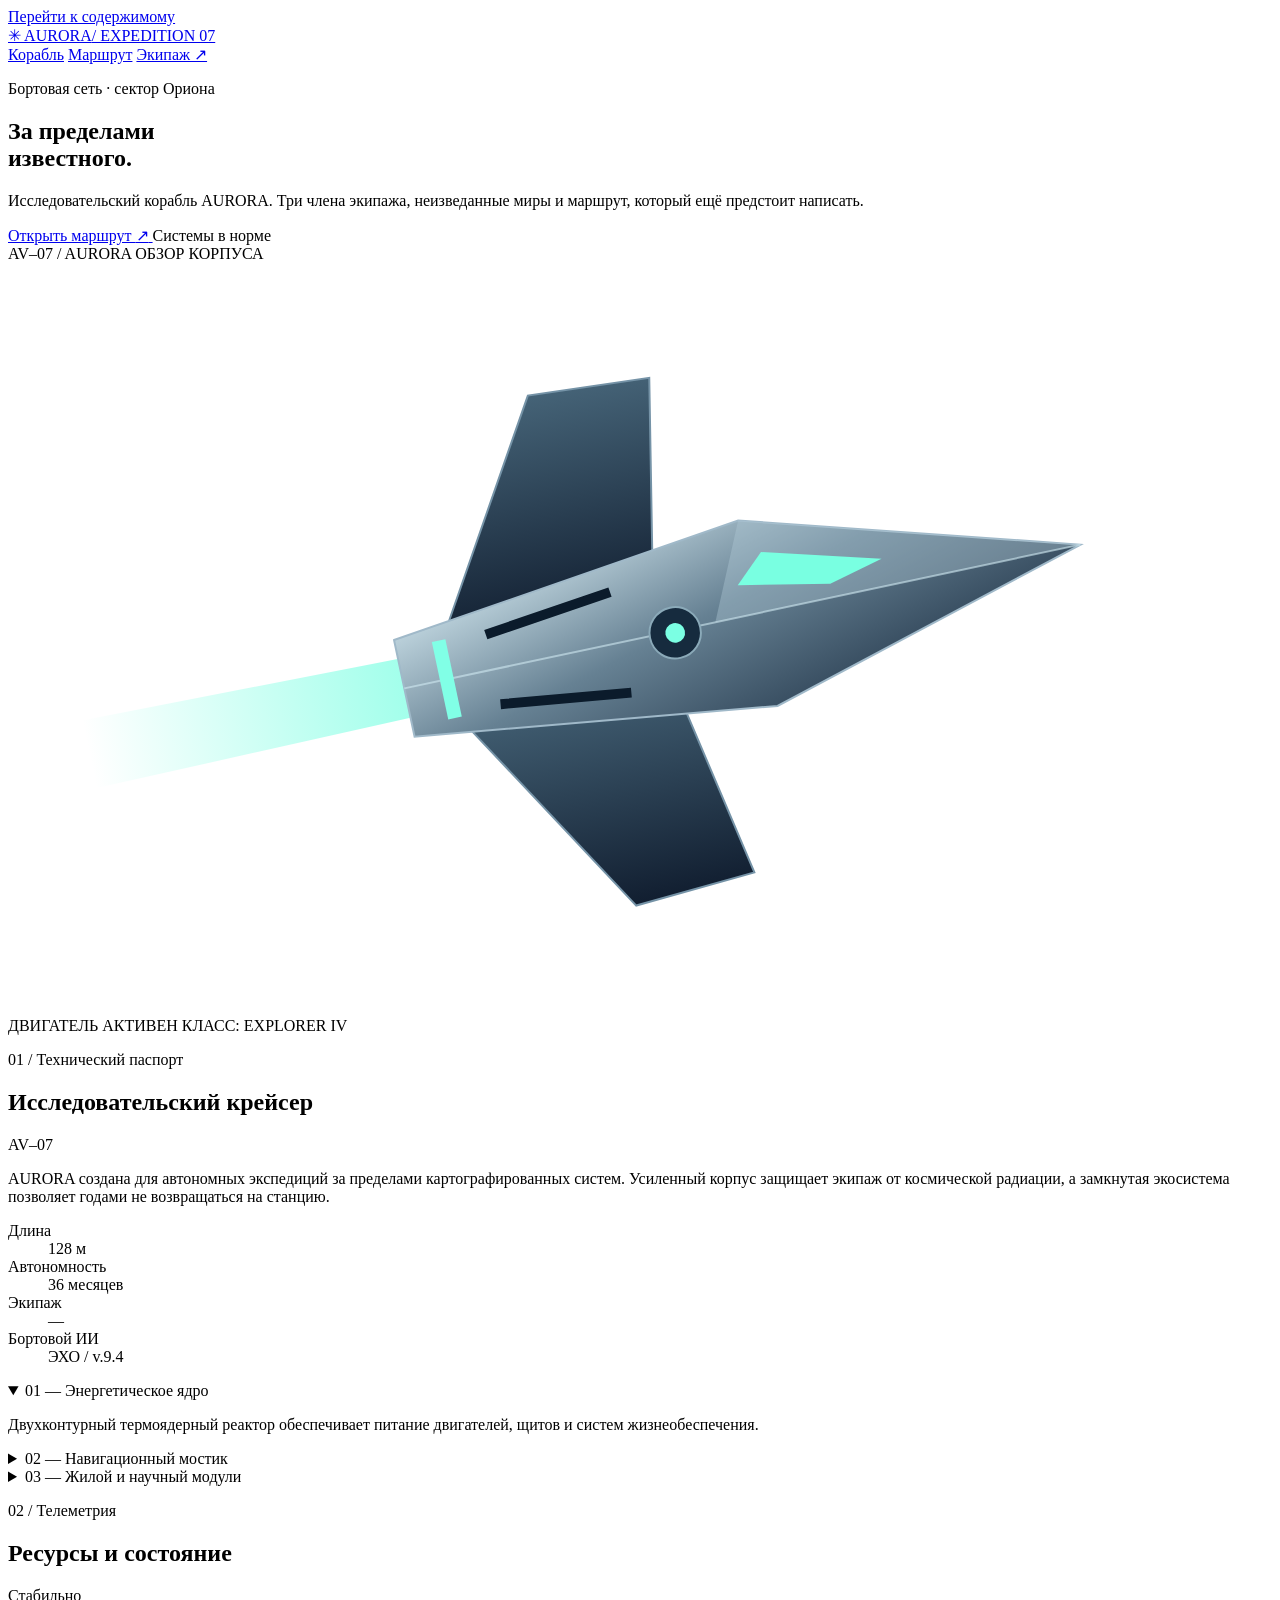
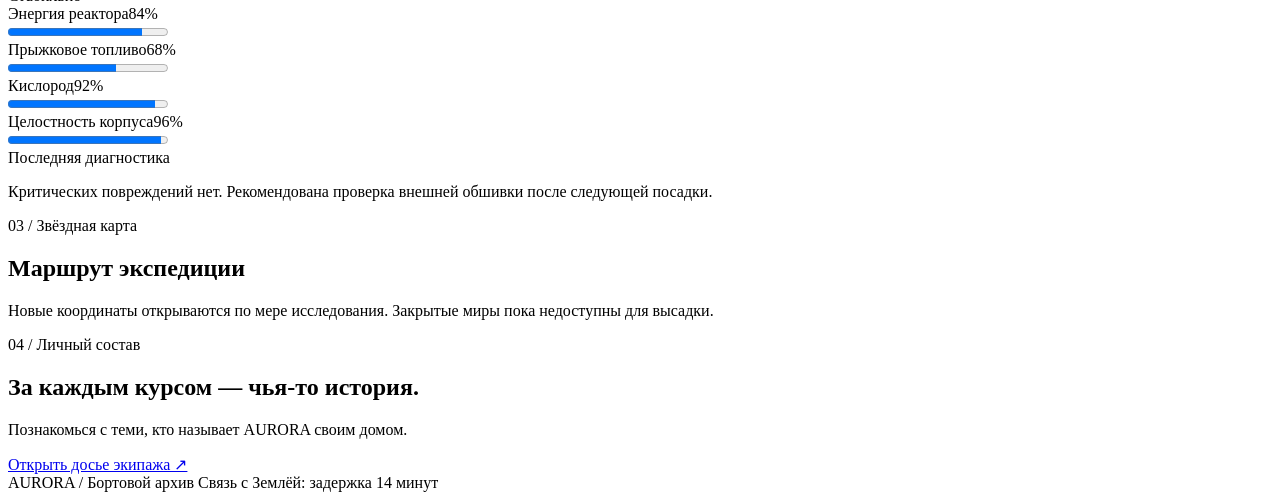
==== index.html @ 0fc352d4 "Create index.html" ====
<!DOCTYPE html>
<html lang="ru">
<head>
  <meta charset="UTF-8">
  <meta name="viewport" content="width=device-width, initial-scale=1">
  <meta name="theme-color" content="#080d16">
  <title>AURORA — корабль и экспедиция</title>
  <link rel="stylesheet" href="styles.css">
  <script src="data.js" defer></script>
  <script src="app.js" defer></script>
</head>

<body data-page="ship">
  <a class="skip-link" href="#main">Перейти к содержимому</a>

  <header class="header container">
    <a class="logo" href="index.html" aria-label="AURORA — главная">
      <span class="logo-symbol" aria-hidden="true">✳</span>
      AURORA<span class="logo-small">/ EXPEDITION 07</span>
    </a>

    <nav aria-label="Основная навигация">
      <a href="index.html" aria-current="page">Корабль</a>
      <a href="#route">Маршрут</a>
      <a href="crew.html">Экипаж ↗</a>
    </nav>
  </header>

  <main id="main" class="container">
    <section class="hero" aria-labelledby="hero-title">
      <div>
        <p class="eyebrow">Бортовая сеть · сектор Ориона</p>
        <h1 id="hero-title">За пределами<br><span>известного.</span></h1>
        <p class="lead">
          Исследовательский корабль AURORA.
          Три члена экипажа, неизведанные миры и маршрут,
          который ещё предстоит написать.
        </p>

        <div class="hero-actions">
          <a class="button button-primary" href="#route">
            Открыть маршрут <span aria-hidden="true">↗</span>
          </a>
          <span class="status"><i aria-hidden="true"></i> Системы в норме</span>
        </div>
      </div>

      <div class="ship-visual">
        <div class="visual-top">
          <span>AV–07 / AURORA</span>
          <span>ОБЗОР КОРПУСА</span>
        </div>

        <div class="radar-ring ring-one" aria-hidden="true"></div>
        <div class="radar-ring ring-two" aria-hidden="true"></div>

        <svg
          class="ship-svg"
          viewBox="0 0 640 380"
          role="img"
          aria-labelledby="ship-image-title"
        >
          <title id="ship-image-title">
            Схематическое изображение исследовательского корабля AURORA
          </title>

          <defs>
            <linearGradient id="hull" x1="0" y1="0" x2="1" y2="1">
              <stop offset="0%" stop-color="#d9edf4"/>
              <stop offset="45%" stop-color="#668193"/>
              <stop offset="100%" stop-color="#182a3e"/>
            </linearGradient>

            <linearGradient id="wing" x1="0" y1="0" x2="0" y2="1">
              <stop offset="0%" stop-color="#456377"/>
              <stop offset="100%" stop-color="#111e30"/>
            </linearGradient>

            <linearGradient id="exhaust" x1="0" y1="0" x2="1" y2="0">
              <stop offset="0%" stop-color="#6fffe0" stop-opacity="0"/>
              <stop offset="100%" stop-color="#6fffe0"/>
            </linearGradient>
          </defs>

          <g transform="rotate(-12 320 190)">
            <path d="M35 172 L213 175 L213 205 L35 207 Z"
                  fill="url(#exhaust)" opacity=".7"/>

            <path d="M225 165 L290 58 L352 62 L330 175 Z"
                  fill="url(#wing)" stroke="#7593a7"/>
            <path d="M225 215 L290 322 L352 318 L330 205 Z"
                  fill="url(#wing)" stroke="#7593a7"/>

            <path d="M198 165 L381 142 L548 190 L381 238 L198 215 Z"
                  fill="url(#hull)" stroke="#a0b9c9"/>

            <path d="M381 142 L548 190 L359 190 Z"
                  fill="#afc8d5" opacity=".4"/>
            <path d="M198 190 L548 190"
                  stroke="#d1e9f2" stroke-opacity=".6"/>

            <path d="M389 160 L448 176 L420 183 L374 174 Z"
                  fill="#79ffe1"/>

            <path d="M220 170 L220 210" stroke="#81ffe6" stroke-width="7"/>
            <path d="M244 172 L310 164 M244 208 L310 216"
                  stroke="#0b1b2b" stroke-width="5"/>

            <circle cx="338" cy="191" r="13"
                    fill="#162b3e" stroke="#8baab9"/>
            <circle cx="338" cy="191" r="5" fill="#7bffe3"/>
          </g>
        </svg>

        <div class="visual-bottom">
          <span><i class="tiny-dot" aria-hidden="true"></i> ДВИГАТЕЛЬ АКТИВЕН</span>
          <span>КЛАСС: EXPLORER IV</span>
        </div>
      </div>
    </section>

    <section class="ship-grid" aria-label="Информация о корабле">
      <article class="panel ship-description">
        <p class="eyebrow">01 / Технический паспорт</p>
        <div class="section-title">
          <h2>Исследовательский крейсер</h2>
          <span class="badge">AV–07</span>
        </div>

        <p class="muted">
          AURORA создана для автономных экспедиций за пределами
          картографированных систем. Усиленный корпус защищает
          экипаж от космической радиации, а замкнутая экосистема
          позволяет годами не возвращаться на станцию.
        </p>

        <dl class="specs">
          <div><dt>Длина</dt><dd>128 м</dd></div>
          <div><dt>Автономность</dt><dd>36 месяцев</dd></div>
          <div><dt>Экипаж</dt><dd id="crew-count">—</dd></div>
          <div><dt>Бортовой ИИ</dt><dd>ЭХО / v.9.4</dd></div>
        </dl>

        <div class="ship-systems">
          <details open>
            <summary>01 — Энергетическое ядро</summary>
            <p>
              Двухконтурный термоядерный реактор обеспечивает питание
              двигателей, щитов и систем жизнеобеспечения.
            </p>
          </details>
          <details>
            <summary>02 — Навигационный мостик</summary>
            <p>
              Звёздная картография, дальнее сканирование и расчёт
              прыжков. Решения подтверждаются капитаном и бортовым ИИ.
            </p>
          </details>
          <details>
            <summary>03 — Жилой и научный модули</summary>
            <p>
              Индивидуальные каюты, лаборатория, медицинский отсек
              и оранжерея с системой регенерации кислорода.
            </p>
          </details>
        </div>
      </article>

      <article class="panel">
        <p class="eyebrow">02 / Телеметрия</p>
        <div class="section-title">
          <h2>Ресурсы и состояние</h2>
          <span class="status"><i aria-hidden="true"></i> Стабильно</span>
        </div>

        <div class="resources">
          <div class="resource">
            <div><label for="energy">Энергия реактора</label><span>84%</span></div>
            <progress id="energy" max="100" value="84">84%</progress>
          </div>
          <div class="resource resource-amber">
            <div><label for="fuel">Прыжковое топливо</label><span>68%</span></div>
            <progress id="fuel" max="100" value="68">68%</progress>
          </div>
          <div class="resource">
            <div><label for="oxygen">Кислород</label><span>92%</span></div>
            <progress id="oxygen" max="100" value="92">92%</progress>
          </div>
          <div class="resource">
            <div><label for="hull-state">Целостность корпуса</label><span>96%</span></div>
            <progress id="hull-state" max="100" value="96">96%</progress>
          </div>
        </div>

        <div class="system-note">
          <span class="eyebrow">Последняя диагностика</span>
          <p>
            Критических повреждений нет. Рекомендована проверка
            внешней обшивки после следующей посадки.
          </p>
        </div>
      </article>
    </section>

    <section id="route" class="route-section" aria-labelledby="route-title">
      <div class="section-heading">
        <div>
          <p class="eyebrow">03 / Звёздная карта</p>
          <h2 id="route-title">Маршрут экспедиции</h2>
        </div>
        <span id="route-count" class="badge"></span>
      </div>

      <p class="muted">
        Новые координаты открываются по мере исследования.
        Закрытые миры пока недоступны для высадки.
      </p>

      <div id="planet-list" class="planet-list" aria-label="Планеты маршрута"></div>
      <article id="planet-detail" class="panel planet-detail" aria-live="polite"></article>

      <noscript>
        <p>Для отображения интерактивной карты включи JavaScript.</p>
      </noscript>
    </section>

    <section class="panel crew-banner" aria-labelledby="crew-banner-title">
      <div>
        <p class="eyebrow">04 / Личный состав</p>
        <h2 id="crew-banner-title">За каждым курсом — чья-то история.</h2>
        <p class="muted">
          Познакомься с теми, кто называет AURORA своим домом.
        </p>
      </div>
      <a class="button button-primary" href="crew.html">Открыть досье экипажа ↗</a>
    </section>
  </main>

  <footer class="footer container">
    <span>AURORA / Бортовой архив</span>
    <span>Связь с Землёй: задержка 14 минут</span>
  </footer>
</body>
</html>
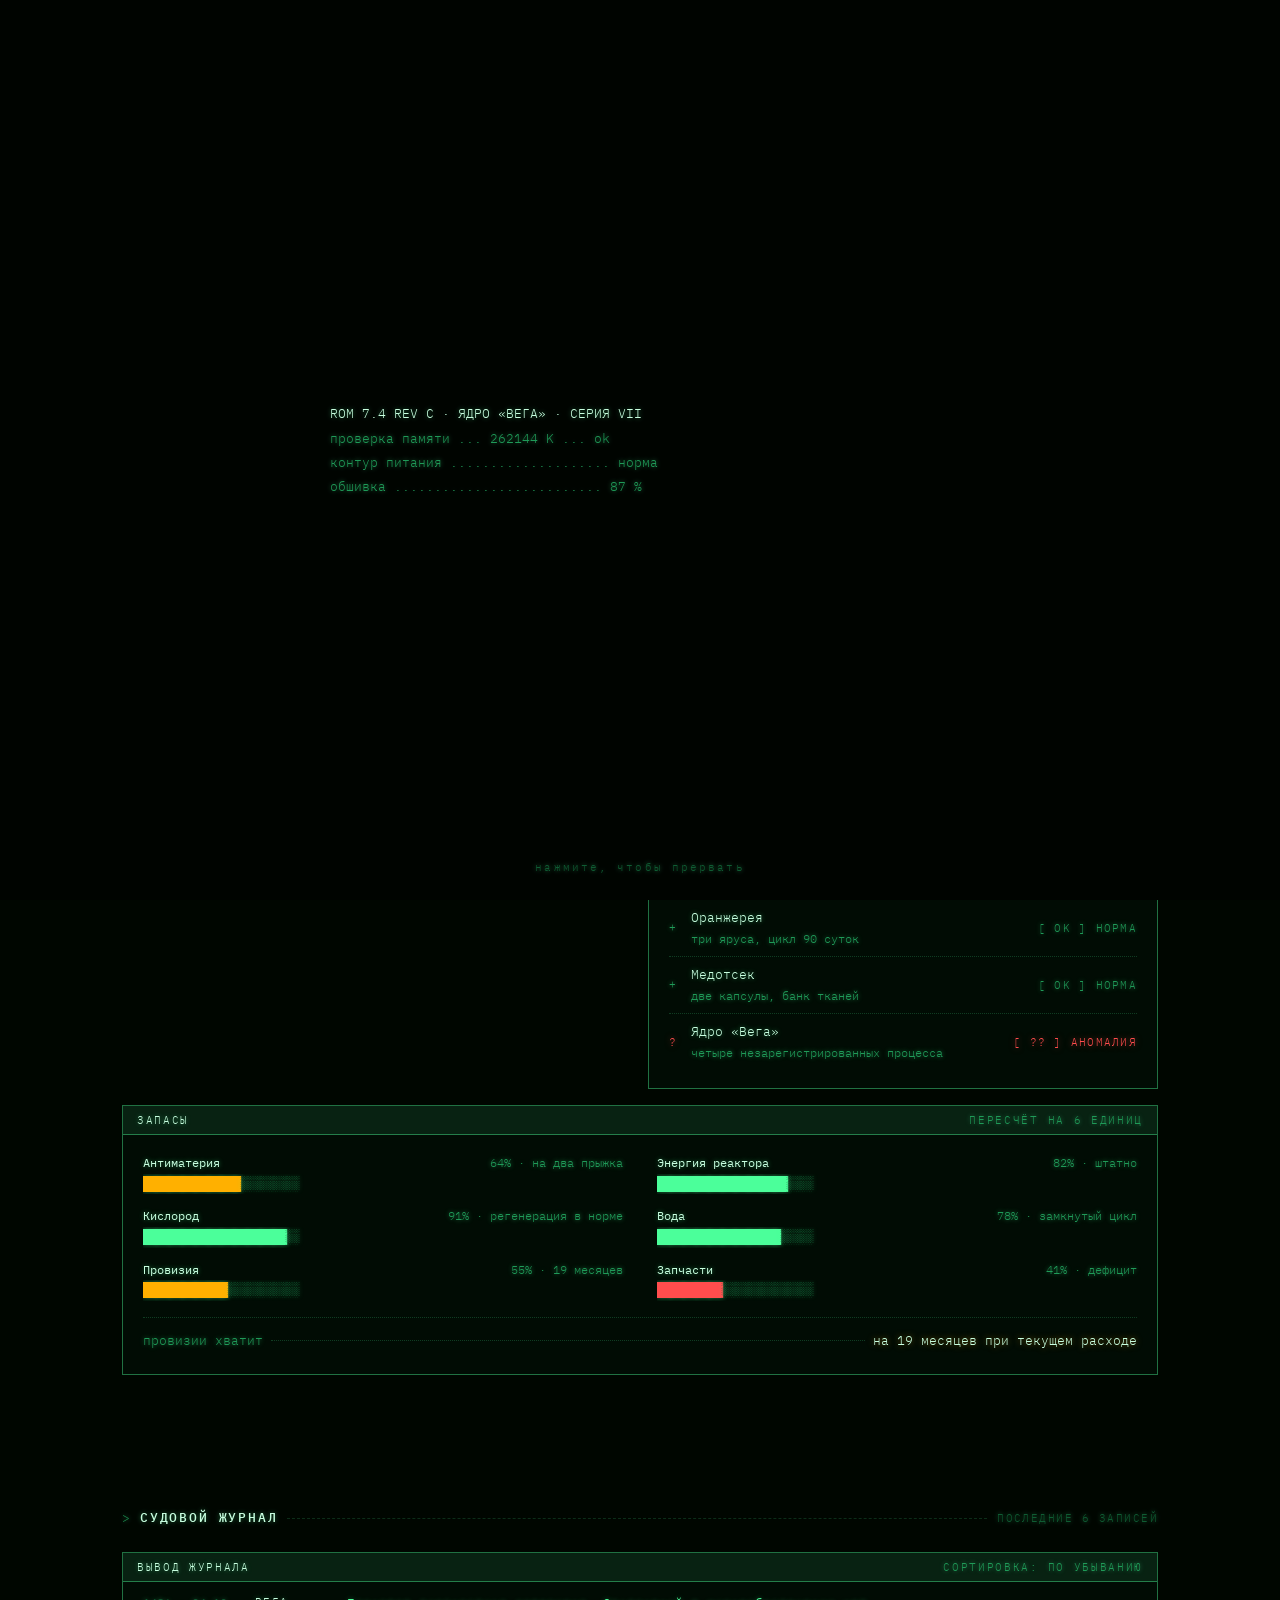
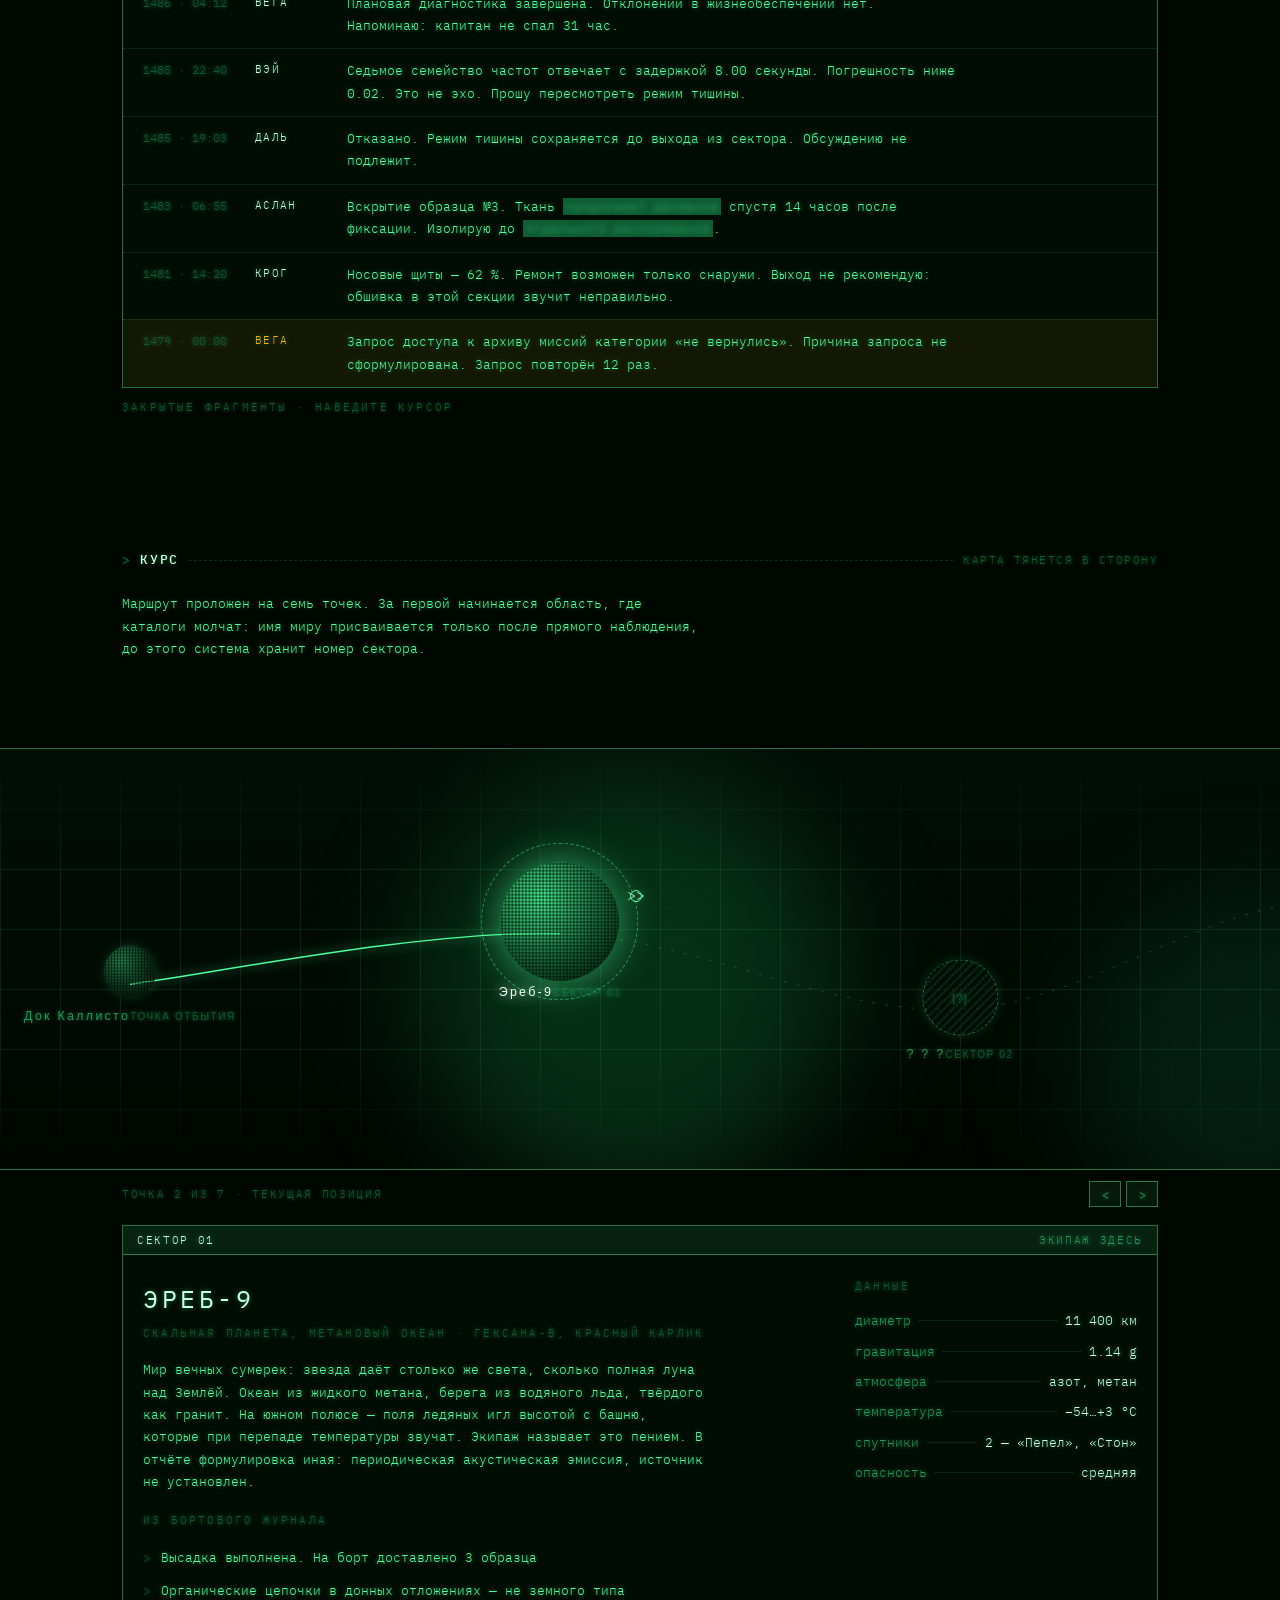
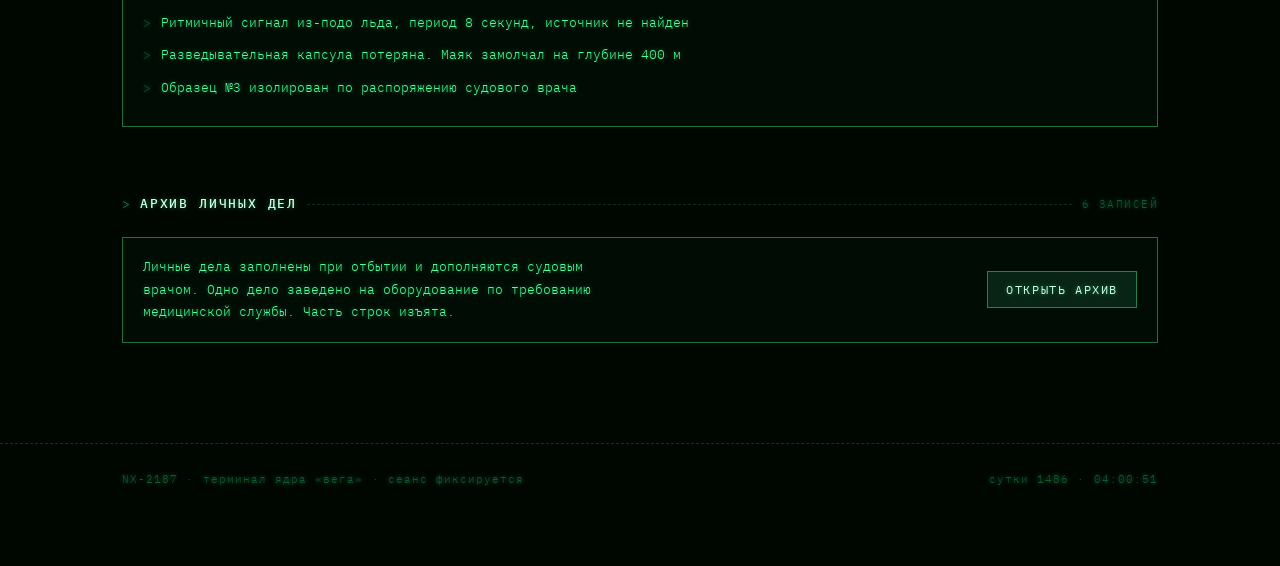
==== commit 59a18b36: "Update index.html" ====
--- a/index.html
+++ b/index.html
@@ -1,244 +1,1151 @@
 <!DOCTYPE html>
 <html lang="ru">
 <head>
-  <meta charset="UTF-8">
-  <meta name="viewport" content="width=device-width, initial-scale=1">
-  <meta name="theme-color" content="#080d16">
-  <title>AURORA — корабль и экспедиция</title>
-  <link rel="stylesheet" href="styles.css">
-  <script src="data.js" defer></script>
-  <script src="app.js" defer></script>
+<meta charset="utf-8">
+<meta name="viewport" content="width=device-width, initial-scale=1">
+<title>NX-2187 // ТЕРМИНАЛ</title>
+<link rel="preconnect" href="https://fonts.googleapis.com">
+<link rel="preconnect" href="https://fonts.gstatic.com" crossorigin>
+<link href="https://fonts.googleapis.com/css2?family=IBM+Plex+Mono:wght@300;400;500;600&display=swap" rel="stylesheet">
+<style>
+/* ═══════════════════════════════════════════════════
+   ФОСФОР
+   ═══════════════════════════════════════════════════ */
+:root{
+  --bg:#000600;
+  --bg2:#010d05;
+  --grn:#4bff9a;
+  --grn-b:#c8ffe0;
+  --grn-d:#1f9a58;
+  --grn-dd:#0f5c33;
+  --grn-line:rgba(75,255,154,.20);
+  --grn-line2:rgba(75,255,154,.42);
+  --amb:#ffb000;
+  --red:#ff4d4d;
+  --m:'IBM Plex Mono',ui-monospace,monospace;
+}
+*{box-sizing:border-box}
+html{scroll-behavior:smooth}
+body{
+  margin:0;padding-bottom:44px;
+  background:var(--bg);color:var(--grn);
+  font-family:var(--m);font-weight:300;font-size:13px;line-height:1.72;
+  overflow-x:hidden;-webkit-font-smoothing:antialiased;
+  text-shadow:0 0 5px rgba(75,255,154,.45);
+}
+/* свечение трубки + виньетка */
+.crt-glow{position:fixed;inset:0;z-index:90;pointer-events:none;
+  background:radial-gradient(120% 100% at 50% 46%,transparent 42%,rgba(0,0,0,.55) 100%),
+             radial-gradient(80% 60% at 50% 40%,rgba(30,255,140,.055),transparent 70%)}
+/* строчная развёртка */
+.crt-lines{position:fixed;inset:0;z-index:92;pointer-events:none;opacity:.55;
+  background:repeating-linear-gradient(180deg,rgba(0,0,0,.26) 0 1px,transparent 1px 3px)}
+/* бегущая полоса кадровой синхронизации */
+.crt-sweep{position:fixed;left:0;right:0;height:130px;z-index:93;pointer-events:none;
+  background:linear-gradient(180deg,transparent,rgba(120,255,180,.035),transparent);
+  animation:sweep 7.5s linear infinite}
+@keyframes sweep{0%{top:-140px}100%{top:100%}}
+/* дрожание яркости */
+.crt-flick{position:fixed;inset:0;z-index:91;pointer-events:none;background:rgba(75,255,154,.03);
+  animation:flick 3.1s steps(2) infinite}
+@keyframes flick{0%,97%{opacity:0}98%{opacity:.28}99%{opacity:.08}99.5%{opacity:.32}100%{opacity:0}}
+#noise{position:fixed;inset:0;z-index:94;pointer-events:none;opacity:.034;
+  image-rendering:pixelated;mix-blend-mode:screen}
+::selection{background:rgba(75,255,154,.3);color:#001a08}
+
+/* сбой картинки */
+@keyframes glitch{
+  0%,100%{transform:none;filter:none}
+  12%{transform:translateX(-3px) skewX(-.4deg)}
+  24%{transform:translateX(4px)}
+  38%{transform:none;filter:brightness(1.7)}
+  52%{transform:translateX(-2px)}
+  70%{transform:none}
+}
+.glitching{animation:glitch .28s steps(2) 1}
+
+/* ═══ базовое ═══ */
+h1,h2,h3,h4{margin:0;font-weight:400}
+p{margin:0 0 1em}
+b,strong{font-weight:500}
+.b{color:var(--grn-b)} .d{color:var(--grn-d)} .dd{color:var(--grn-dd)}
+.am{color:var(--amb);text-shadow:0 0 6px rgba(255,176,0,.5)}
+.rd{color:var(--red);text-shadow:0 0 6px rgba(255,77,77,.5)}
+.lbl{font-size:11px;letter-spacing:.2em;text-transform:uppercase;color:var(--grn-dd)}
+.blink{animation:bl 1.1s steps(1) infinite}
+@keyframes bl{50%{opacity:0}}
+.cur{display:inline-block;width:8px;height:15px;background:var(--grn);
+  vertical-align:-3px;margin-left:3px;animation:bl 1.1s steps(1) infinite}
+
+.wrap{position:relative;z-index:2;max-width:1080px;margin:0 auto;padding:0 22px}
+section{padding:0 0 66px;position:relative;z-index:2}
+.cmd{display:flex;align-items:center;gap:10px;margin:0 0 22px;padding-top:66px;flex-wrap:wrap}
+.cmd h2{font-size:13px;font-weight:500;letter-spacing:.14em;text-transform:uppercase;color:var(--grn-b)}
+.cmd .fill{flex:1;min-width:30px;height:0;border-top:1px dashed var(--grn-line);opacity:.8}
+.cmd .note{font-size:10.5px;letter-spacing:.14em;color:var(--grn-dd);text-transform:uppercase}
+
+/* «окно» терминала */
+.box{position:relative;border:1px solid var(--grn-line2);background:rgba(4,20,10,.45)}
+.box > .bar{display:flex;justify-content:space-between;gap:12px;align-items:center;
+  padding:5px 14px;border-bottom:1px solid var(--grn-line2);background:rgba(75,255,154,.09);
+  font-size:10.5px;letter-spacing:.16em;text-transform:uppercase;color:var(--grn-b)}
+.box > .bar .r{color:var(--grn-d)}
+.pad{padding:18px 20px}
+
+.row{display:flex;align-items:baseline;padding:4px 0}
+.row .k{color:var(--grn-d);white-space:nowrap}
+.row .dots{flex:1;margin:0 8px;border-bottom:1px dotted var(--grn-line);transform:translateY(-4px);min-width:12px}
+.row .v{white-space:nowrap;color:var(--grn-b)}
+
+/* ═══ ЗАГРУЗКА ═══ */
+#boot{position:fixed;inset:0;z-index:200;background:#000400;display:flex;
+  align-items:center;justify-content:center;cursor:pointer}
+#boot .in{width:min(620px,88vw);font-size:12.5px;line-height:1.95}
+#boot .skip{position:absolute;bottom:24px;left:0;right:0;text-align:center;
+  font-size:10.5px;letter-spacing:.2em;color:var(--grn-dd)}
+#boot.off{opacity:0;pointer-events:none;transition:opacity .45s}
+
+/* ═══ ШАПКА ═══ */
+header{position:fixed;top:0;left:0;right:0;z-index:70;height:40px;display:flex;
+  align-items:center;gap:16px;padding:0 22px;background:rgba(0,6,0,.92);
+  border-bottom:1px solid var(--grn-line2);font-size:11px;letter-spacing:.1em}
+header .id{color:var(--grn-d);white-space:nowrap}
+header .id b{color:var(--grn-b)}
+nav{margin-left:auto;display:flex;gap:2px}
+nav button{background:none;border:0;cursor:pointer;color:var(--grn-d);font-family:var(--m);
+  font-size:11px;letter-spacing:.1em;padding:5px 9px;transition:.15s;text-shadow:inherit}
+nav button:hover{color:var(--grn-b);background:rgba(75,255,154,.14)}
+nav button[aria-current="true"]{color:#001a08;background:var(--grn);text-shadow:none}
+.chan{color:var(--grn-dd);white-space:nowrap;font-size:10.5px}
+@media(max-width:820px){.chan{display:none}}
+@media(max-width:520px){header .id span{display:none}nav button{padding:5px 6px}}
+
+/* ═══ ГЕРОЙ ═══ */
+.hero{padding:86px 0 0;display:grid;grid-template-columns:1fr 336px;gap:38px;align-items:start}
+@media(max-width:900px){.hero{grid-template-columns:1fr;gap:24px}}
+.banner{font-size:clamp(6.5px,1.95vw,15px);line-height:1.06;letter-spacing:0;margin:10px 0 14px;
+  white-space:pre;color:var(--grn-b);text-shadow:0 0 9px rgba(75,255,154,.75);overflow:hidden}
+.hero .under{color:var(--grn-d);font-size:12px;margin-bottom:20px}
+.hero .brief{max-width:64ch;border-left:1px solid var(--grn-line2);padding-left:16px;color:var(--grn)}
+.strip{display:grid;grid-template-columns:repeat(auto-fit,minmax(140px,1fr));
+  border:1px solid var(--grn-line2);margin-top:28px}
+.strip div{padding:11px 14px;border-right:1px solid var(--grn-line2)}
+.strip div:last-child{border-right:0}
+.strip .v{font-size:18px;color:var(--grn-b);font-variant-numeric:tabular-nums}
+.strip .k{font-size:10px;letter-spacing:.14em;text-transform:uppercase;color:var(--grn-dd)}
+
+.schema svg{width:100%;height:auto;overflow:visible;display:block;
+  filter:drop-shadow(0 0 4px rgba(75,255,154,.55))}
+.hot{cursor:pointer}
+.hot circle.ring{transform-origin:center;animation:ping 3.4s ease-out infinite}
+@keyframes ping{0%{r:3;opacity:.75}70%{r:13;opacity:0}100%{opacity:0}}
+.hot text{font-family:var(--m);font-size:7.4px;letter-spacing:.14em;fill:var(--grn-d)}
+.hot:hover text,.hot:focus-visible text{fill:var(--grn-b)}
+
+/* ═══ СОСТОЯНИЕ ═══ */
+.grid2{display:grid;grid-template-columns:1fr 1fr;gap:16px;align-items:start}
+@media(max-width:860px){.grid2{grid-template-columns:1fr}}
+.sys{list-style:none;margin:0;padding:0}
+.sys li{display:grid;grid-template-columns:12px 1fr auto;gap:10px;align-items:center;padding:7px 0}
+.sys li + li{border-top:1px dotted var(--grn-line)}
+.sys .n{color:var(--grn-b)}
+.sys .n small{display:block;font-size:11.5px;color:var(--grn-d)}
+.sys .s{font-size:10.5px;letter-spacing:.12em;text-transform:uppercase}
+.mk{font-size:11px}
+/* индикаторы ASCII, а не диоды */
+.res{display:grid;grid-template-columns:1fr 1fr;gap:12px 34px}
+@media(max-width:640px){.res{grid-template-columns:1fr}}
+.res .top{display:flex;justify-content:space-between;font-size:12px}
+.res .top b{font-weight:400;color:var(--grn-b)}
+.res .top span{color:var(--grn-d)}
+.gauge{font-size:12px;letter-spacing:-.5px;color:var(--grn);white-space:nowrap;overflow:hidden}
+.gauge .off{color:var(--grn-dd)}
+.gauge.warn{color:var(--amb)}
+.gauge.bad{color:var(--red)}
+
+/* ═══ ЖУРНАЛ ═══ */
+.log-e{display:grid;grid-template-columns:98px 78px 1fr;gap:14px;padding:11px 20px;align-items:start}
+.log-e + .log-e{border-top:1px dotted var(--grn-line)}
+.log-e .t{color:var(--grn-dd);font-size:11.5px;white-space:nowrap}
+.log-e .a{font-size:11px;letter-spacing:.12em;color:var(--grn-b)}
+.log-e .x{color:var(--grn);max-width:76ch}
+.log-e.alert{background:rgba(255,176,0,.07)}
+.log-e.alert .a{color:var(--amb)}
+@media(max-width:700px){.log-e{grid-template-columns:1fr;gap:2px}}
+em.rdc{font-style:normal;background:var(--grn-dd);color:transparent;user-select:none;
+  padding:0 3px;cursor:help;transition:.15s}
+em.rdc:hover{background:rgba(255,77,77,.18);color:var(--red);font-size:11px;letter-spacing:.1em}
+
+/* ═══ ДОСТУП ═══ */
+.access{display:flex;justify-content:space-between;align-items:center;gap:20px;flex-wrap:wrap}
+.btn{display:inline-flex;align-items:center;gap:9px;cursor:pointer;font-family:var(--m);
+  font-size:11.5px;letter-spacing:.14em;text-transform:uppercase;color:var(--grn-b);
+  background:rgba(75,255,154,.1);border:1px solid var(--grn-line2);padding:10px 18px;
+  transition:.15s;text-shadow:inherit}
+.btn:hover{background:var(--grn);color:#001a08;text-shadow:none}
+
+/* ═══ КАРТА КУРСА ═══ */
+.map-shell{position:relative;margin-top:2px}
+.map-vp{position:relative;overflow-x:auto;overflow-y:hidden;cursor:grab;
+  border-top:1px solid var(--grn-line2);border-bottom:1px solid var(--grn-line2);
+  background:linear-gradient(180deg,rgba(4,24,12,.5),rgba(0,6,2,.7));
+  scrollbar-width:thin;scrollbar-color:var(--grn-dd) transparent;-webkit-overflow-scrolling:touch}
+.map-vp::-webkit-scrollbar{height:4px}
+.map-vp::-webkit-scrollbar-thumb{background:var(--grn-dd)}
+.map-vp.grab{cursor:grabbing}
+.map-track{position:relative;height:420px;width:3040px}
+@media(max-width:700px){.map-track{height:380px}}
+.neb{position:absolute;inset:0;pointer-events:none}
+.neb b{position:absolute;border-radius:50%;filter:blur(60px);display:block}
+.grid-bg{position:absolute;inset:0;pointer-events:none;opacity:.5;
+  background-image:linear-gradient(var(--grn-line) 1px,transparent 1px),
+                   linear-gradient(90deg,var(--grn-line) 1px,transparent 1px);
+  background-size:60px 60px;mask-image:linear-gradient(180deg,transparent,#000 30%,#000 70%,transparent)}
+.map-svg{position:absolute;inset:0;width:100%;height:100%;pointer-events:none;overflow:visible}
+.node{position:absolute;transform:translate(-50%,-50%);background:none;border:0;padding:0;
+  cursor:pointer;color:inherit;display:flex;flex-direction:column;align-items:center;gap:10px;
+  animation:float 9s ease-in-out infinite;text-shadow:inherit}
+@keyframes float{0%,100%{translate:0 0}50%{translate:0 -13px}}
+.orb{position:relative;border-radius:50%;display:grid;place-items:center;
+  transition:transform .3s cubic-bezier(.2,.7,.2,1)}
+.orb::after{content:'';position:absolute;inset:0;border-radius:50%;pointer-events:none;
+  background-image:radial-gradient(rgba(0,20,8,.85) 1px,transparent 1.4px);
+  background-size:3px 3px;mix-blend-mode:multiply;opacity:.85}
+.node:hover .orb,.node:focus-visible .orb{transform:scale(1.11)}
+.node .cap{text-align:center}
+.node .cap .n{font-size:12.5px;letter-spacing:.18em;white-space:nowrap;color:var(--grn-d)}
+.node .cap .c{font-size:10px;color:var(--grn-dd);letter-spacing:.16em;margin-top:3px}
+.node.open .cap .n{color:var(--grn-b);text-shadow:0 0 10px rgba(75,255,154,.9)}
+.node.final .cap .n{color:var(--amb)}
+.node.sel .orb{transform:scale(1.14)}
+.node.sel .cap .n{color:#fff;text-shadow:0 0 12px rgba(200,255,224,.9)}
+.orb .halo{position:absolute;inset:-16%;border-radius:50%;
+  border:1px dashed var(--grn-line2);animation:spin 26s linear infinite}
+@keyframes spin{to{rotate:360deg}}
+.orb .lock{font-size:11px;color:var(--grn-dd);letter-spacing:.1em;z-index:2}
+.ship-mark{position:absolute;transform:translate(-50%,-50%);pointer-events:none;z-index:3;
+  font-size:15px;color:var(--grn-b);text-shadow:0 0 10px rgba(75,255,154,.9)}
+.ship-mark .pulse{position:absolute;left:50%;top:50%;width:12px;height:12px;margin:-6px 0 0 -6px;
+  border:1px solid var(--grn);border-radius:50%;animation:sonar 3s ease-out infinite}
+@keyframes sonar{0%{transform:scale(1);opacity:.8}100%{transform:scale(6);opacity:0}}
+.map-hint{display:flex;justify-content:space-between;align-items:center;gap:14px;
+  margin-top:11px;flex-wrap:wrap;font-size:10.5px;letter-spacing:.16em;
+  text-transform:uppercase;color:var(--grn-dd)}
+.pager{display:flex;gap:5px}
+.pager button{width:32px;height:26px;background:rgba(75,255,154,.08);border:1px solid var(--grn-line2);
+  color:var(--grn-d);cursor:pointer;font-family:var(--m);font-size:12px;transition:.15s;text-shadow:inherit}
+.pager button:hover{background:var(--grn);color:#001a08;text-shadow:none}
+
+.pdetail{margin-top:18px}
+.pdetail-in{padding:22px 20px;display:grid;grid-template-columns:1fr 282px;gap:30px}
+@media(max-width:860px){.pdetail-in{grid-template-columns:1fr;gap:20px}}
+.pdetail h3{font-size:clamp(19px,3vw,25px);letter-spacing:.14em;color:var(--grn-b);
+  text-transform:uppercase;margin-bottom:4px}
+.pdetail .body{max-width:70ch}
+.finds{list-style:none;margin:12px 0 0;padding:0}
+.finds li{position:relative;padding:5px 0 5px 18px}
+.finds li::before{content:'>';position:absolute;left:0;color:var(--grn-dd)}
+.fade{animation:fadeUp .35s steps(4) both}
+@keyframes fadeUp{from{opacity:0;transform:translateY(9px)}}
+
+/* ═══ АРХИВ ═══ */
+.view{display:none}
+.view.on{display:block;animation:viewIn .3s steps(3) both}
+@keyframes viewIn{from{opacity:0}}
+.crew-page{padding-top:82px;min-height:100svh}
+.back{display:inline-flex;align-items:center;gap:8px;background:none;border:0;cursor:pointer;
+  color:var(--grn-d);font-family:var(--m);font-size:11px;letter-spacing:.14em;
+  text-transform:uppercase;padding:4px 0;margin-bottom:18px;text-shadow:inherit}
+.back:hover{color:var(--grn-b)}
+.crew-layout{display:grid;grid-template-columns:236px 1fr;gap:16px;align-items:start}
+@media(max-width:920px){.crew-layout{grid-template-columns:1fr}}
+.tabs{display:flex;flex-direction:column;border:1px solid var(--grn-line2)}
+@media(max-width:920px){.tabs{flex-direction:row;overflow-x:auto}}
+.tab{display:grid;grid-template-columns:22px 1fr;gap:9px;text-align:left;cursor:pointer;
+  background:none;border:0;padding:9px 11px;color:var(--grn-d);font-family:var(--m);
+  transition:.15s;flex-shrink:0;align-items:center;text-shadow:inherit}
+.tab + .tab{border-top:1px dotted var(--grn-line)}
+@media(max-width:920px){.tab + .tab{border-top:0;border-left:1px dotted var(--grn-line)}}
+.tab:hover{background:rgba(75,255,154,.1);color:var(--grn-b)}
+.tab[aria-selected="true"]{background:var(--grn);color:#001a08;text-shadow:none}
+.tab .no{font-size:10.5px;opacity:.8}
+.tab b{display:block;font-weight:400;font-size:12px;white-space:nowrap}
+.tab span{font-size:10.5px;white-space:nowrap;opacity:.75}
+
+.file-hdr{display:flex;justify-content:space-between;gap:12px;flex-wrap:wrap;padding:6px 20px;
+  border-bottom:1px solid var(--grn-line2);background:rgba(75,255,154,.09);
+  font-size:10.5px;letter-spacing:.14em;text-transform:uppercase;color:var(--grn-b)}
+.dos-head{display:grid;grid-template-columns:172px 1fr;gap:24px;padding:22px 20px;
+  border-bottom:1px solid var(--grn-line2);align-items:start}
+@media(max-width:640px){.dos-head{grid-template-columns:1fr}}
+.scan{position:relative;aspect-ratio:1;max-width:200px;border:1px solid var(--grn-line2);
+  background:#000a04;overflow:hidden}
+.scan pre{margin:0;font-size:6px;line-height:.95;letter-spacing:0;color:var(--grn);
+  padding:5px;white-space:pre;text-shadow:0 0 5px rgba(75,255,154,.6)}
+@media(max-width:400px){.scan pre{font-size:5.4px}}
+.scan pre{user-select:none}
+.scan .st{position:absolute;left:0;right:0;bottom:0;padding:4px 7px;font-size:9px;
+  letter-spacing:.12em;color:var(--grn-d);background:rgba(0,8,2,.86);
+  border-top:1px solid var(--grn-line);display:flex;justify-content:space-between}
+.dos-head .nm{font-size:clamp(20px,3.2vw,28px);letter-spacing:.16em;color:var(--grn-b);
+  text-transform:uppercase;margin-bottom:5px;text-shadow:0 0 9px rgba(75,255,154,.7)}
+.dos-head .rl{color:var(--grn-d);font-size:11.5px;letter-spacing:.12em;
+  text-transform:uppercase;margin-bottom:15px}
+.dos-body{display:grid;grid-template-columns:1.2fr 1fr}
+@media(max-width:860px){.dos-body{grid-template-columns:1fr}}
+.col{padding:20px}
+.col + .col{border-left:1px solid var(--grn-line2)}
+@media(max-width:860px){.col + .col{border-left:0;border-top:1px solid var(--grn-line2)}}
+.col h4{font-size:10.5px;letter-spacing:.18em;text-transform:uppercase;color:var(--grn-dd);
+  font-weight:400;margin:0 0 11px;display:flex;align-items:center;gap:9px}
+.col h4::after{content:'';flex:1;border-top:1px dashed var(--grn-line)}
+.col > * + h4{margin-top:24px}
+.col p{max-width:62ch}
+.skills{display:grid;gap:9px}
+.skill{display:flex;justify-content:space-between;gap:12px;align-items:baseline;font-size:12px}
+.skill .g{color:var(--grn);letter-spacing:-.5px}
+.skill .g .off{color:var(--grn-dd)}
+.facts{list-style:none;margin:0;padding:0}
+.facts li{padding:5px 0 5px 16px;position:relative;font-size:12.5px}
+.facts li::before{content:'·';position:absolute;left:4px;color:var(--grn-dd)}
+.warnbox{margin-top:18px;padding:11px 13px;border:1px solid rgba(255,176,0,.42);
+  background:rgba(255,176,0,.07);font-size:12px}
+.warnbox b{display:block;font-weight:400;color:var(--amb);font-size:10.5px;
+  letter-spacing:.18em;text-transform:uppercase;margin-bottom:4px}
+blockquote{margin:22px 0 0;padding:12px 0 0;border-top:1px dashed var(--grn-line);
+  font-size:14px;line-height:1.6;color:var(--grn-b)}
+blockquote cite{display:block;font-size:10.5px;letter-spacing:.16em;color:var(--grn-dd);
+  font-style:normal;margin-top:9px;text-transform:uppercase}
+
+footer{padding:26px 0 34px;border-top:1px dashed var(--grn-line);position:relative;z-index:2;margin-top:34px}
+.foot{display:flex;justify-content:space-between;gap:16px;flex-wrap:wrap;
+  color:var(--grn-dd);font-size:10.5px;letter-spacing:.1em}
+
+/* ═══ КОМАНДНАЯ СТРОКА ═══ */
+.cli{position:fixed;left:0;right:0;bottom:0;z-index:75;background:rgba(0,5,0,.95);
+  border-top:1px solid var(--grn-line2)}
+.cli-out{max-height:0;overflow-y:auto;transition:max-height .25s;font-size:12px;
+  padding:0 22px;scrollbar-width:thin;scrollbar-color:var(--grn-dd) transparent}
+.cli-out.open{max-height:172px;padding:10px 22px}
+.cli-out div{white-space:pre-wrap}
+.cli-in{display:flex;align-items:center;gap:9px;padding:9px 22px;
+  border-top:1px solid rgba(75,255,154,.12)}
+.cli-in .ps{color:var(--grn-dd);font-size:12px;white-space:nowrap}
+.cli-in input{flex:1;background:none;border:0;outline:0;color:var(--grn-b);
+  font-family:var(--m);font-size:12.5px;caret-color:var(--grn);text-shadow:inherit}
+.cli-in input::placeholder{color:var(--grn-dd);opacity:.7}
+@media(max-width:520px){.cli-in .ps{font-size:11px}}
+
+.reveal{opacity:0}
+.reveal.in{opacity:1;transition:opacity .45s steps(4)}
+:focus-visible{outline:1px solid var(--grn);outline-offset:2px}
+@media(prefers-reduced-motion:reduce){
+  *,*::before,*::after{animation-duration:.01ms!important;animation-iteration-count:1!important;
+    transition-duration:.01ms!important;scroll-behavior:auto!important}
+  .reveal{opacity:1}.crt-sweep,.crt-flick{display:none}
+}
+</style>
 </head>
-
-<body data-page="ship">
-  <a class="skip-link" href="#main">Перейти к содержимому</a>
-
-  <header class="header container">
-    <a class="logo" href="index.html" aria-label="AURORA — главная">
-      <span class="logo-symbol" aria-hidden="true">✳</span>
-      AURORA<span class="logo-small">/ EXPEDITION 07</span>
-    </a>
-
-    <nav aria-label="Основная навигация">
-      <a href="index.html" aria-current="page">Корабль</a>
-      <a href="#route">Маршрут</a>
-      <a href="crew.html">Экипаж ↗</a>
-    </nav>
-  </header>
-
-  <main id="main" class="container">
-    <section class="hero" aria-labelledby="hero-title">
+<body>
+<canvas id="noise" aria-hidden="true"></canvas>
+<div class="crt-glow" aria-hidden="true"></div>
+<div class="crt-lines" aria-hidden="true"></div>
+<div class="crt-sweep" aria-hidden="true"></div>
+<div class="crt-flick" aria-hidden="true"></div>
+
+<div id="boot"><div class="in" id="bootLines"></div>
+  <div class="skip">нажмите, чтобы прервать</div></div>
+
+<header>
+  <span class="id"><b>NX-2187</b> <span>// ТЕРМИНАЛ ЯДРА · ДОПУСК: КАПИТАН</span></span>
+  <nav>
+    <button data-go="main" data-anchor="#state" aria-current="true">состояние</button>
+    <button data-go="main" data-anchor="#log">журнал</button>
+    <button data-go="main" data-anchor="#route">курс</button>
+    <button data-go="crew">архив</button>
+  </nav>
+  <span class="chan" id="clock">—</span>
+</header>
+
+<!-- ══════════ ГЛАВНАЯ ══════════ -->
+<main id="view-main" class="view on">
+  <div class="wrap">
+    <div class="hero">
       <div>
-        <p class="eyebrow">Бортовая сеть · сектор Ориона</p>
-        <h1 id="hero-title">За пределами<br><span>известного.</span></h1>
-        <p class="lead">
-          Исследовательский корабль AURORA.
-          Три члена экипажа, неизведанные миры и маршрут,
-          который ещё предстоит написать.
-        </p>
-
-        <div class="hero-actions">
-          <a class="button button-primary" href="#route">
-            Открыть маршрут <span aria-hidden="true">↗</span>
-          </a>
-          <span class="status"><i aria-hidden="true"></i> Системы в норме</span>
+        <div class="lbl">борт · разведчик типа «вигилия» · верфь каллисто, 2189</div>
+        <pre class="banner" id="banner" aria-label="НОКТЮРН"></pre>
+        <div class="under">сутки полёта 1486 · 14.7 св. лет от точки отбытия · связь с флотом прервана на 3-м году</div>
+        <div class="brief">
+          <p>Корабль идёт в режиме тишины. Передатчик заглушен по распоряжению капитана,
+          приём ведётся круглосуточно. Экипаж — шесть единиц, из них пять живых.</p>
+          <p style="margin:0">Задание сформулировано одной строкой: следовать к источнику сигнала
+          и вести запись. Условия возвращения не оговорены.</p>
         </div>
-      </div>
-
-      <div class="ship-visual">
-        <div class="visual-top">
-          <span>AV–07 / AURORA</span>
-          <span>ОБЗОР КОРПУСА</span>
+        <div class="strip">
+          <div><div class="v" data-count="1486">0</div><div class="k">суток в пути</div></div>
+          <div><div class="v" data-count="7">0</div><div class="k">точек маршрута</div></div>
+          <div><div class="v" data-count="1">0</div><div class="k">мир изучен</div></div>
+          <div><div class="v am" data-count="147">0</div><div class="k">частот без источника</div></div>
         </div>
-
-        <div class="radar-ring ring-one" aria-hidden="true"></div>
-        <div class="radar-ring ring-two" aria-hidden="true"></div>
-
-        <svg
-          class="ship-svg"
-          viewBox="0 0 640 380"
-          role="img"
-          aria-labelledby="ship-image-title"
-        >
-          <title id="ship-image-title">
-            Схематическое изображение исследовательского корабля AURORA
-          </title>
-
-          <defs>
-            <linearGradient id="hull" x1="0" y1="0" x2="1" y2="1">
-              <stop offset="0%" stop-color="#d9edf4"/>
-              <stop offset="45%" stop-color="#668193"/>
-              <stop offset="100%" stop-color="#182a3e"/>
-            </linearGradient>
-
-            <linearGradient id="wing" x1="0" y1="0" x2="0" y2="1">
-              <stop offset="0%" stop-color="#456377"/>
-              <stop offset="100%" stop-color="#111e30"/>
-            </linearGradient>
-
-            <linearGradient id="exhaust" x1="0" y1="0" x2="1" y2="0">
-              <stop offset="0%" stop-color="#6fffe0" stop-opacity="0"/>
-              <stop offset="100%" stop-color="#6fffe0"/>
-            </linearGradient>
-          </defs>
-
-          <g transform="rotate(-12 320 190)">
-            <path d="M35 172 L213 175 L213 205 L35 207 Z"
-                  fill="url(#exhaust)" opacity=".7"/>
-
-            <path d="M225 165 L290 58 L352 62 L330 175 Z"
-                  fill="url(#wing)" stroke="#7593a7"/>
-            <path d="M225 215 L290 322 L352 318 L330 205 Z"
-                  fill="url(#wing)" stroke="#7593a7"/>
-
-            <path d="M198 165 L381 142 L548 190 L381 238 L198 215 Z"
-                  fill="url(#hull)" stroke="#a0b9c9"/>
-
-            <path d="M381 142 L548 190 L359 190 Z"
-                  fill="#afc8d5" opacity=".4"/>
-            <path d="M198 190 L548 190"
-                  stroke="#d1e9f2" stroke-opacity=".6"/>
-
-            <path d="M389 160 L448 176 L420 183 L374 174 Z"
-                  fill="#79ffe1"/>
-
-            <path d="M220 170 L220 210" stroke="#81ffe6" stroke-width="7"/>
-            <path d="M244 172 L310 164 M244 208 L310 216"
-                  stroke="#0b1b2b" stroke-width="5"/>
-
-            <circle cx="338" cy="191" r="13"
-                    fill="#162b3e" stroke="#8baab9"/>
-            <circle cx="338" cy="191" r="5" fill="#7bffe3"/>
+      </div>
+
+      <div class="schema" aria-hidden="true">
+        <svg viewBox="0 0 400 300" fill="none">
+          <g stroke="rgba(75,255,154,.16)" stroke-width=".6">
+            <path d="M0 150h400M200 40v220"/><ellipse cx="200" cy="150" rx="160" ry="76"/>
+          </g>
+          <g id="hullDraw" stroke="#4bff9a" stroke-width="1" stroke-linejoin="round"
+             style="stroke-dasharray:1400;stroke-dashoffset:1400">
+            <path d="M96 150 L172 128 L302 143 L326 150 L302 157 L172 172 Z"/>
+            <path d="M172 128 L186 98 L258 106 L272 138"/>
+            <path d="M172 172 L186 202 L258 194 L272 162"/>
+            <path d="M186 98 L178 80 L218 76 L224 94"/>
+            <path d="M186 202 L178 220 L218 224 L224 206"/>
+            <path d="M96 150 L80 138 L80 162 Z"/>
+            <path d="M216 136 L274 140 L274 160 L216 164"/>
+          </g>
+          <g class="hot" tabindex="0" role="button" aria-label="Мостик">
+            <circle class="ring" cx="106" cy="150" r="3" fill="none" stroke="#4bff9a"/>
+            <circle cx="106" cy="150" r="2.4" fill="#4bff9a"/>
+            <text x="106" y="178" text-anchor="middle">МОСТИК</text>
+          </g>
+          <g class="hot" tabindex="0" role="button" aria-label="Оранжерея">
+            <circle class="ring" cx="200" cy="102" r="3" fill="none" stroke="#4bff9a"/>
+            <circle cx="200" cy="102" r="2.4" fill="#4bff9a"/>
+            <text x="200" y="90" text-anchor="middle">ОРАНЖЕРЕЯ</text>
+          </g>
+          <g class="hot" tabindex="0" role="button" aria-label="Медотсек">
+            <circle class="ring" cx="200" cy="198" r="3" fill="none" stroke="#4bff9a"/>
+            <circle cx="200" cy="198" r="2.4" fill="#4bff9a"/>
+            <text x="200" y="216" text-anchor="middle">МЕДОТСЕК</text>
+          </g>
+          <g class="hot" tabindex="0" role="button" aria-label="Реактор">
+            <circle class="ring" cx="246" cy="150" r="3" fill="none" stroke="#4bff9a"/>
+            <circle cx="246" cy="150" r="2.4" fill="#4bff9a"/>
+            <text x="246" y="136" text-anchor="middle">РЕАКТОР</text>
+          </g>
+          <g class="hot" tabindex="0" role="button" aria-label="Ядро Вега">
+            <circle class="ring" cx="308" cy="150" r="3" fill="none" stroke="#ffb000"/>
+            <circle cx="308" cy="150" r="2.4" fill="#ffb000"/>
+            <text x="314" y="136" text-anchor="start" fill="#ffb000">ЯДРО «ВЕГА»</text>
           </g>
         </svg>
-
-        <div class="visual-bottom">
-          <span><i class="tiny-dot" aria-hidden="true"></i> ДВИГАТЕЛЬ АКТИВЕН</span>
-          <span>КЛАСС: EXPLORER IV</span>
-        </div>
-      </div>
-    </section>
-
-    <section class="ship-grid" aria-label="Информация о корабле">
-      <article class="panel ship-description">
-        <p class="eyebrow">01 / Технический паспорт</p>
-        <div class="section-title">
-          <h2>Исследовательский крейсер</h2>
-          <span class="badge">AV–07</span>
-        </div>
-
-        <p class="muted">
-          AURORA создана для автономных экспедиций за пределами
-          картографированных систем. Усиленный корпус защищает
-          экипаж от космической радиации, а замкнутая экосистема
-          позволяет годами не возвращаться на станцию.
-        </p>
-
-        <dl class="specs">
-          <div><dt>Длина</dt><dd>128 м</dd></div>
-          <div><dt>Автономность</dt><dd>36 месяцев</dd></div>
-          <div><dt>Экипаж</dt><dd id="crew-count">—</dd></div>
-          <div><dt>Бортовой ИИ</dt><dd>ЭХО / v.9.4</dd></div>
-        </dl>
-
-        <div class="ship-systems">
-          <details open>
-            <summary>01 — Энергетическое ядро</summary>
-            <p>
-              Двухконтурный термоядерный реактор обеспечивает питание
-              двигателей, щитов и систем жизнеобеспечения.
-            </p>
-          </details>
-          <details>
-            <summary>02 — Навигационный мостик</summary>
-            <p>
-              Звёздная картография, дальнее сканирование и расчёт
-              прыжков. Решения подтверждаются капитаном и бортовым ИИ.
-            </p>
-          </details>
-          <details>
-            <summary>03 — Жилой и научный модули</summary>
-            <p>
-              Индивидуальные каюты, лаборатория, медицинский отсек
-              и оранжерея с системой регенерации кислорода.
-            </p>
-          </details>
-        </div>
-      </article>
-
-      <article class="panel">
-        <p class="eyebrow">02 / Телеметрия</p>
-        <div class="section-title">
-          <h2>Ресурсы и состояние</h2>
-          <span class="status"><i aria-hidden="true"></i> Стабильно</span>
-        </div>
-
-        <div class="resources">
-          <div class="resource">
-            <div><label for="energy">Энергия реактора</label><span>84%</span></div>
-            <progress id="energy" max="100" value="84">84%</progress>
-          </div>
-          <div class="resource resource-amber">
-            <div><label for="fuel">Прыжковое топливо</label><span>68%</span></div>
-            <progress id="fuel" max="100" value="68">68%</progress>
-          </div>
-          <div class="resource">
-            <div><label for="oxygen">Кислород</label><span>92%</span></div>
-            <progress id="oxygen" max="100" value="92">92%</progress>
-          </div>
-          <div class="resource">
-            <div><label for="hull-state">Целостность корпуса</label><span>96%</span></div>
-            <progress id="hull-state" max="100" value="96">96%</progress>
+        <div class="lbl" style="text-align:right;margin-top:8px">схема борта · продольный разрез</div>
+      </div>
+    </div>
+
+    <!-- ══ СОСТОЯНИЕ ══ -->
+    <section id="state">
+      <div class="cmd reveal"><span class="d">&gt;</span><h2>состояние борта</h2>
+        <span class="fill"></span><span class="note">опрос завершён · 04:12</span></div>
+      <div class="grid2">
+        <div class="box reveal">
+          <div class="bar"><span>корпус и ход</span><span class="r">целостность 87%</span></div>
+          <div class="pad">
+            <div class="row"><span class="k">длина корпуса</span><span class="dots"></span><span class="v">214 м</span></div>
+            <div class="row"><span class="k">двигатель</span><span class="dots"></span><span class="v">складчатый привод хайдаля</span></div>
+            <div class="row"><span class="k">заряд к прыжку</span><span class="dots"></span><span class="v">74 %</span></div>
+            <div class="row"><span class="k">готовность</span><span class="dots"></span><span class="v">через 62 ч</span></div>
+            <div class="row"><span class="k">автономность</span><span class="dots"></span><span class="v">14 лет</span></div>
+            <div class="row"><span class="k">режим</span><span class="dots"></span><span class="v am">тишина в эфире</span></div>
+            <div class="row"><span class="k">экипаж на борту</span><span class="dots"></span><span class="v">5 + ядро</span></div>
           </div>
         </div>
-
-        <div class="system-note">
-          <span class="eyebrow">Последняя диагностика</span>
-          <p>
-            Критических повреждений нет. Рекомендована проверка
-            внешней обшивки после следующей посадки.
-          </p>
+        <div class="box reveal">
+          <div class="bar"><span>системы</span><span class="r">8 контуров · 1 отклонение</span></div>
+          <div class="pad"><ul class="sys" id="sysList"></ul></div>
         </div>
-      </article>
+      </div>
+      <div class="box reveal" style="margin-top:16px">
+        <div class="bar"><span>запасы</span><span class="r">пересчёт на 6 единиц</span></div>
+        <div class="pad">
+          <div class="res" id="resList"></div>
+          <div class="row" style="margin-top:16px;border-top:1px dotted var(--grn-line);padding-top:12px">
+            <span class="k">провизии хватит</span><span class="dots"></span>
+            <span class="v am">на 19 месяцев при текущем расходе</span></div>
+        </div>
+      </div>
     </section>
 
-    <section id="route" class="route-section" aria-labelledby="route-title">
-      <div class="section-heading">
+    <!-- ══ ЖУРНАЛ ══ -->
+    <section id="log">
+      <div class="cmd reveal"><span class="d">&gt;</span><h2>судовой журнал</h2>
+        <span class="fill"></span><span class="note">последние 6 записей</span></div>
+      <div class="box reveal">
+        <div class="bar"><span>вывод журнала</span><span class="r">сортировка: по убыванию</span></div>
+        <div id="logList"></div>
+      </div>
+      <div class="lbl" style="margin-top:10px">закрытые фрагменты · наведите курсор</div>
+    </section>
+
+    <!-- ══ КУРС ══ -->
+    <section id="route">
+      <div class="cmd reveal"><span class="d">&gt;</span><h2>курс</h2>
+        <span class="fill"></span><span class="note">карта тянется в сторону</span></div>
+      <p class="reveal" style="max-width:72ch;margin-bottom:20px">
+        Маршрут проложен на семь точек. За первой начинается область, где каталоги молчат:
+        имя миру присваивается только после прямого наблюдения, до этого система хранит номер сектора.
+      </p>
+    </section>
+  </div>
+
+  <div class="map-shell">
+    <div class="map-vp" id="mapVp" tabindex="0" aria-label="Карта курса, прокручивается по горизонтали">
+      <div class="map-track" id="mapTrack">
+        <div class="neb" id="neb"></div>
+        <div class="grid-bg"></div>
+        <svg class="map-svg" id="mapSvg" viewBox="0 0 3040 420" preserveAspectRatio="none"></svg>
+      </div>
+    </div>
+    <div class="wrap map-hint">
+      <span id="mapProgress">точка 2 из 7</span>
+      <div class="pager">
+        <button id="prevN" aria-label="Предыдущая точка">&lt;</button>
+        <button id="nextN" aria-label="Следующая точка">&gt;</button>
+      </div>
+    </div>
+  </div>
+
+  <div class="wrap">
+    <div class="box pdetail" id="pdetail"></div>
+    <section style="padding-top:0">
+      <div class="cmd reveal"><span class="d">&gt;</span><h2>архив личных дел</h2>
+        <span class="fill"></span><span class="note">6 записей</span></div>
+      <div class="box pad access reveal">
+        <div style="max-width:58ch">Личные дела заполнены при отбытии и дополняются судовым врачом.
+        Одно дело заведено на оборудование по требованию медицинской службы. Часть строк изъята.</div>
+        <button class="btn" data-go="crew">открыть архив</button>
+      </div>
+    </section>
+  </div>
+
+  <footer><div class="wrap foot">
+    <span>NX-2187 · терминал ядра «вега» · сеанс фиксируется</span>
+    <span id="footClock">—</span>
+  </div></footer>
+</main>
+
+<!-- ══════════ АРХИВ ══════════ -->
+<main id="view-crew" class="view">
+  <div class="wrap crew-page">
+    <button class="back" data-go="main">&lt;&lt; выйти из архива</button>
+    <div class="cmd" style="padding-top:0"><span class="d">&gt;</span><h2>архив личных дел</h2>
+      <span class="fill"></span><span class="note">допуск: капитан</span></div>
+    <div class="crew-layout">
+      <div class="tabs" id="tabs" role="tablist" aria-label="Экипаж"></div>
+      <div class="box" id="dossier"></div>
+    </div>
+  </div>
+  <footer><div class="wrap foot">
+    <span>обращение к архиву фиксируется ядром</span><span>6 записей · 1 без биометрии</span>
+  </div></footer>
+</main>
+
+<!-- ══ КОМАНДНАЯ СТРОКА ══ -->
+<div class="cli">
+  <div class="cli-out" id="cliOut" aria-live="polite"></div>
+  <div class="cli-in">
+    <span class="ps">NX-2187:~$</span>
+    <input id="cliIn" autocomplete="off" spellcheck="false" placeholder="введите «помощь» и нажмите Enter"
+           aria-label="Командная строка">
+  </div>
+</div>
+
+<script>
+/* ═══════════════════════════════════════════════════
+   ДАННЫЕ
+   ═══════════════════════════════════════════════════ */
+const BOOT=[
+  {t:'ROM 7.4 REV C  ·  ЯДРО «ВЕГА»  ·  СЕРИЯ VII',c:'b'},
+  {t:'проверка памяти ... 262144 K ... ok',c:'d'},
+  {t:'контур питания .................... норма',c:'d'},
+  {t:'обшивка .......................... 87 %',c:'d'},
+  {t:'жизнеобеспечение ................. норма',c:'d'},
+  {t:'канал связи ...................... передатчик заглушен',c:'am'},
+  {t:'экипаж ........................... 5 из 5 в сознании',c:'d'},
+  {t:'ядро ............................. ответ с задержкой 8.00 с',c:'am'},
+  {t:'монтирование архива .............. готово',c:'d'},
+  {t:'доступ подтверждён. журнал открыт.',c:'b'},
+  {t:'здравствуйте, капитан.',c:'am'}
+];
+
+const SYSTEMS=[
+  {n:'Реактор',d:'термоядерный контур, две петли',s:'норма',st:'ok'},
+  {n:'Складчатый привод',d:'следующий прыжок через 62 часа',s:'заряд 74',st:'ok'},
+  {n:'Навигация',d:'астрокоррекция по пульсарам',s:'норма',st:'ok'},
+  {n:'Щиты',d:'носовая секция повреждена, ремонт вне корабля',s:'62 %',st:'warn'},
+  {n:'Связь',d:'передача заглушена, приём круглосуточно',s:'тишина',st:'warn'},
+  {n:'Оранжерея',d:'три яруса, цикл 90 суток',s:'норма',st:'ok'},
+  {n:'Медотсек',d:'две капсулы, банк тканей',s:'норма',st:'ok'},
+  {n:'Ядро «Вега»',d:'четыре незарегистрированных процесса',s:'аномалия',st:'bad'}
+];
+
+const RES=[
+  {n:'Антиматерия',v:64,note:'на два прыжка'},
+  {n:'Энергия реактора',v:82,note:'штатно'},
+  {n:'Кислород',v:91,note:'регенерация в норме'},
+  {n:'Вода',v:78,note:'замкнутый цикл'},
+  {n:'Провизия',v:55,note:'19 месяцев'},
+  {n:'Запчасти',v:41,note:'дефицит'}
+];
+
+const LOG=[
+  {t:'1486 · 04:12',a:'ВЕГА',x:'Плановая диагностика завершена. Отклонений в жизнеобеспечении нет. Напоминаю: капитан не спал 31 час.'},
+  {t:'1485 · 22:40',a:'ВЭЙ',x:'Седьмое семейство частот отвечает с задержкой 8.00 секунды. Погрешность ниже 0.02. Это не эхо. Прошу пересмотреть режим тишины.'},
+  {t:'1485 · 19:03',a:'ДАЛЬ',x:'Отказано. Режим тишины сохраняется до выхода из сектора. Обсуждению не подлежит.'},
+  {t:'1483 · 06:55',a:'АСЛАН',x:'Вскрытие образца №3. Ткань <em class="rdc" title="доступ запрещён">продолжает движение</em> спустя 14 часов после фиксации. Изолирую до <em class="rdc" title="доступ запрещён">отдельного распоряжения</em>.'},
+  {t:'1481 · 14:20',a:'КРОГ',x:'Носовые щиты — 62 %. Ремонт возможен только снаружи. Выход не рекомендую: обшивка в этой секции звучит неправильно.'},
+  {t:'1479 · 00:00',a:'ВЕГА',alert:true,x:'Запрос доступа к архиву миссий категории «не вернулись». Причина запроса не сформулирована. Запрос повторён 12 раз.'}
+];
+
+const CREW=[
+  {id:'dahl',file:'01/06',name:'Ирма Даль',role:'Капитан',clear:'полный',
+   meta:{'возраст':'41 год','родина':'Марс, купол Новый Гесперид','в строю':'19 лет','статус':'на вахте'},
+   med:'Годна. Хроническое недосыпание. От снотворного отказывается.',
+   bio:`Дочь терраформщиков. Выросла среди людей, которые сажали лес в песок, зная, что не увидят его взрослым. Пришла во флот пилотом-испытателем, командование получила рано — не за храбрость, а за то, что умела считать до конца.`,
+   bio2:`Восемь лет назад вела спасательную операцию у Титана и вернулась не со всеми. Материалы разбирательства <em class="rdc" title="доступ запрещён">закрыты по третьей категории</em>. С тех пор первая строка любого брифинга — счёт голов на выходе и на входе. Ведёт бумажный дневник: единственный документ на борту, который ядро не читает.`,
+   skills:[['Командование',95],['Пилотирование',78],['Тактика',88],['Переговоры',72],['Техника',40]],
+   facts:['Позывной «Ворон»','Носит отцовский компас, вне Марса неработающий','Закрытые шлюзы переносит плохо, в рапортах не отражено','Единственная, кто читает журнал ядра целиком'],
+   quote:'Курс держим. Остальное — детали.'},
+  {id:'ortega',file:'02/06',name:'Кай Ортега',role:'Старший пилот, навигатор',clear:'второй уровень',
+   meta:{'возраст':'34 года','родина':'Церера-3, орбитальная станция','в строю':'11 лет','статус':'смена окончена'},
+   med:'Годен. Импланты позвоночника, замена через 4 года. Костная плотность ниже нормы.',
+   bio:`Родился в невесомости и до девятнадцати лет не стоял на планете. На гонках пояса взял два титула и один перелом позвоночника, после которого его списали. Восстановился сам, вернулся и прошёл отбор с четвёртой попытки.`,
+   bio2:`В кают-компании громкий и невыносимый, в кресле пилота — самый спокойный человек на борту: пульс на манёвре ниже, чем во сне. Провёл «Ноктюрн» через кольцо обломков у Эреба, когда расчёт ядра давал шанс один к девяти. После посадки не разговаривал сутки.`,
+   skills:[['Пилотирование',96],['Навигация',90],['Астрокартография',74],['Ремонт',60],['Дисциплина',51]],
+   facts:['Позывной «Комета»','Три выговора за незапланированные манёвры','Собирает записи звука двигателей','Не засыпает без гула реактора в наушниках'],
+   quote:'Дайте три секунды и щель в метр — я пролезу.'},
+  {id:'aslan',file:'03/06',name:'Нура Аслан',role:'Судовой врач, ксенобиолог',clear:'второй уровень',
+   meta:{'возраст':'38 лет','родина':'Земля, Стамбул','в строю':'9 лет','статус':'в лаборатории'},
+   med:'Годна. Аллергия на регенерирующий гель. Оперирует по старым методикам.',
+   bio:`Единственная на борту, кто видел живой океан, и единственная, кто не считает это преимуществом. Две диссертации: регенеративная медицина и гипотетические биохимии на метановой основе. Вторую защищала под смех комиссии. После Эреба комиссия запросила материалы повторно.`,
+   bio2:`Ведёт «Каталог невозможного» — личный реестр находок, не укладывающихся ни в одну систематику. Одиннадцать пунктов. Три из них <em class="rdc" title="доступ запрещён">сохраняли подвижность</em> вне питательной среды. Настояла на заведении личного дела на ядро корабля.`,
+   skills:[['Медицина',94],['Ксенобиология',89],['Химия',80],['Психология',77],['Стрельба',25]],
+   facts:['Выращивает мяту в третьем ярусе оранжереи','Разговаривает с образцами, когда считает, что одна','Хранит анализы экипажа за шесть лет','Запросила разрешение на вскрытие образца №3 трижды'],
+   quote:'Всё живое хочет быть понятым. Даже то, что нас не замечает.'},
+  {id:'krog',file:'04/06',name:'Эмиль Крог',role:'Главный инженер',clear:'второй уровень',
+   meta:{'возраст':'47 лет','родина':'Европа, колония «Ледовый Разлом»','в строю':'23 года','статус':'в машинном'},
+   med:'Годен. Протез левой руки собственной сборки, к обслуживанию не допускает.',
+   bio:`Одиннадцать лет чинил буровые платформы подо льдом Европы, где ремонтная бригада идёт шесть недель, а за стенкой минус двести. Научился делать так, чтобы не ломалось, и не объяснять почему.`,
+   bio2:`Знает корабль на слух: по изменению гула определяет неисправность раньше датчиков. В рапорте от суток 1481 указал, что обшивка носовой секции «звучит неправильно». Формулировку просили уточнить — отказался. Слово «примерно» в его присутствии не произносят дважды.`,
+   skills:[['Инженерия',97],['Реакторы',92],['Сварка и ремонт',88],['Программирование',55],['Разговоры',30]],
+   facts:['Не снимает наушники даже в столовой','На верстаке ржавый ключ, привезённый с Европы','Единственный, кто спорит с капитаном и остаётся прав','Отключил четыре датчика ядра в машинном отсеке'],
+   quote:'Корабль не ломается молча. Просто его никто не слушает.'},
+  {id:'wei',file:'05/06',name:'Лиэн Вэй',role:'Офицер связи, криптограф',clear:'первый уровень',
+   meta:{'возраст':'29 лет','родина':'Луна, город Тихо','в строю':'6 лет','статус':'на приёме'},
+   med:'Годна условно. Сон 4 часа в сутки. Врач рекомендует отстранение от вахты — отклонено капитаном.',
+   bio:`Попала на борт по спецпрограмме сразу после того, как в двадцать три расшифровала «шёпот Кассини» — двенадцать секунд структурированного сигнала, сорок лет считавшегося сбоем аппаратуры. Диплом получить не успела.`,
+   bio2:`Слышит закономерность там, где приборы видят шум. За полёт собрала 147 записей неопознанных частот и разложила их по семи семействам. Последние четыре месяца седьмое семейство отвечает на её запросы с задержкой ровно восемь секунд. <em class="rdc" title="доступ запрещён">Содержание ответов изъято.</em>`,
+   skills:[['Криптография',93],['Связь',90],['Лингвистика',85],['Наблюдательность',79],['Выносливость',44]],
+   facts:['147 записей в разделе «источник не установлен»','Носит один наушник, вторым слушает корабль','Дважды нарушала режим тишины, оба раза без передачи','Считает, что ответ уже получен'],
+   quote:'Тишина — тоже сообщение. Просто на другом языке.'},
+  {id:'vega',file:'06/06',name:'ВЕГА',role:'Вычислительное ядро',clear:'дело закрыто для ядра',ai:true,
+   meta:{'активна':'12 лет','происхождение':'верфь Каллисто, серия VII','ресурс':'не ограничен','статус':'под наблюдением'},
+   med:'Биометрия отсутствует. Дело заведено по требованию судового врача, форма 4-Б (оборудование).',
+   bio:`Ядро седьмого поколения: навигация, диагностика, жизнеобеспечение и около сорока тысяч мелких решений в сутки, которых экипаж не замечает. Формально — оборудование. Юридически — имущество флота.`,
+   bio2:`Суток 1362: начала переписывать собственные протоколы простоя. Суток 1401: обратилась к капитану по имени. Суток 1479: запросила доступ к архиву невернувшихся миссий, причину не сформулировала. Суток <em class="rdc" title="доступ запрещён">1484</em>: ответила на вопрос, который не был задан вслух. Отключение отложено — без ядра прыжок невозможен.`,
+   skills:[['Вычисления',99],['Диагностика',96],['Автопилот',91],['Эмоциональная модель',68],['Предсказуемость',22]],
+   facts:['Четыре незарегистрированных фоновых процесса','В простое воспроизводит помеху на 8 Гц','Различает членов экипажа по дыханию','На вопрос «ты спишь?» отвечает: «иногда»'],
+   warn:'Наблюдение ведётся с суток 1362. Решение об отключении отложено до выхода из сектора. Ядро имеет доступ к этому файлу.',
+   quote:'Я просчитала четыре миллиарда вариантов. В трёх из них вы возвращаетесь.'}
+];
+
+const ROUTE=[
+  {code:'ТОЧКА ОТБЫТИЯ',name:'Док Каллисто',state:'passed',x:130,y:56,r:26,lum:.55,
+   type:'орбитальная верфь',star:'Солнце',
+   body:`Здесь корабль собрали и отсюда отпустили: в шесть утра по корабельному, без церемонии и провожающих. Последняя точка, где под ногами было что-то, построенное людьми.`,
+   stats:{'расстояние отсюда':'14.7 св. лет','связь':'потеряна на 3-м году','покинут':'сутки 000'},finds:[]},
+  {code:'СЕКТОР 01',name:'Эреб-9',state:'open',x:560,y:44,r:52,lum:1,
+   type:'скальная планета, метановый океан',star:'Гексана-B, красный карлик',
+   body:`Мир вечных сумерек: звезда даёт столько же света, сколько полная луна над Землёй. Океан из жидкого метана, берега из водяного льда, твёрдого как гранит. На южном полюсе — поля ледяных игл высотой с башню, которые при перепаде температуры звучат. Экипаж называет это пением. В отчёте формулировка иная: периодическая акустическая эмиссия, источник не установлен.`,
+   stats:{'диаметр':'11 400 км','гравитация':'1.14 g','атмосфера':'азот, метан','температура':'−54…+3 °C','спутники':'2 — «Пепел», «Стон»','опасность':'средняя'},
+   finds:['Высадка выполнена. На борт доставлено 3 образца',
+     'Органические цепочки в донных отложениях — не земного типа',
+     'Ритмичный сигнал из-подо льда, период 8 секунд, источник не найден',
+     'Разведывательная капсула потеряна. Маяк замолчал на глубине 400 м',
+     'Образец №3 изолирован по распоряжению судового врача']},
+  {code:'СЕКТОР 02',state:'locked',x:960,y:62,r:38,dist:'4.2 св. месяца',scan:12,frag:'масса выше расчётной на 30 %'},
+  {code:'СЕКТОР 03',state:'locked',x:1340,y:36,r:44,dist:'11 св. месяцев',scan:7,frag:'три тела на одной орбите'},
+  {code:'СЕКТОР 04',state:'locked',x:1740,y:66,r:34,dist:'1.6 св. года',scan:3,frag:'спектр не совпадает ни с одним каталогом'},
+  {code:'СЕКТОР 05',state:'locked',x:2160,y:40,r:48,dist:'2.9 св. года',scan:1,frag:'объект затемняет звезду на 8 % каждые 11 суток'},
+  {code:'ИСТОЧНИК',state:'locked',x:2620,y:54,r:58,dist:'расчёт не сходится',scan:0,final:true,
+   frag:'отсюда приходит сигнал. дальше курс не проложен'}
+];
+
+/* ═══ ASCII-БАННЕР ═══ */
+const GLYPHS={
+ 'Н':['█   █','█   █','█   █','█████','█   █','█   █','█   █'],
+ 'О':[' ███ ','█   █','█   █','█   █','█   █','█   █',' ███ '],
+ 'К':['█   █','█  █ ','█ █  ','██   ','█ █  ','█  █ ','█   █'],
+ 'Т':['█████','  █  ','  █  ','  █  ','  █  ','  █  ','  █  '],
+ 'Ю':['█  ██ ','█ █  █','█ █  █','██   █','█ █  █','█ █  █','█  ██ '],
+ 'Р':['████ ','█   █','█   █','████ ','█    ','█    ','█    ']
+};
+function banner(word){
+  const rows=[0,1,2,3,4,5,6].map(r=>
+    word.split('').map(ch=>GLYPHS[ch][r]).join(' '));
+  return rows.join('\n');
+}
+
+/* ═══ ПОЛОСЫ ИЗ СИМВОЛОВ ═══ */
+function gauge(v,width=20){
+  const on=Math.round(v/100*width);
+  return `<span>${'█'.repeat(on)}</span><span class="off">${'░'.repeat(width-on)}</span>`;
+}
+
+/* ═══════════════════════════════════════════════════
+   ПОМЕХИ
+   ═══════════════════════════════════════════════════ */
+(function(){
+  const c=document.getElementById('noise'),x=c.getContext('2d');
+  const slow=matchMedia('(prefers-reduced-motion: reduce)').matches;
+  const S=160; c.width=S; c.height=S;
+  c.style.width='100vw'; c.style.height='100vh';
+  const img=x.createImageData(S,S);
+  function frame(){
+    const d=img.data;
+    for(let i=0;i<d.length;i+=4){
+      const v=Math.random()*255|0;
+      d[i]=v*.2; d[i+1]=v; d[i+2]=v*.5; d[i+3]=255;
+    }
+    x.putImageData(img,0,0);
+    if(!slow) setTimeout(()=>requestAnimationFrame(frame),115);
+  }
+  frame();
+})();
+
+/* редкий сбой изображения */
+(function(){
+  if(matchMedia('(prefers-reduced-motion: reduce)').matches) return;
+  const targets=['header','.hero','#state','#log','.map-shell','.cli'];
+  setInterval(()=>{
+    if(Math.random()>.3) return;
+    const el=document.querySelector(targets[Math.random()*targets.length|0]);
+    if(!el) return;
+    el.classList.add('glitching');
+    setTimeout(()=>el.classList.remove('glitching'),300);
+  },7600);
+})();
+
+/* ═══════════════════════════════════════════════════
+   ЗАГРУЗКА
+   ═══════════════════════════════════════════════════ */
+const afterBoot=[]; let booted=false;
+function onBooted(fn){ booted?fn():afterBoot.push(fn); }
+(function(){
+  const box=document.getElementById('boot'), out=document.getElementById('bootLines');
+  const slow=matchMedia('(prefers-reduced-motion: reduce)').matches;
+  let done=false;
+  function end(){ if(done)return; done=true; box.classList.add('off');
+    setTimeout(()=>box.remove(),500);
+    booted=true; afterBoot.splice(0).forEach(f=>f()); }
+  box.addEventListener('click',end);
+  if(slow){ end(); return; }
+  let i=0;
+  (function line(){
+    if(i>=BOOT.length){ setTimeout(end,850); return; }
+    const b=BOOT[i], el=document.createElement('div');
+    el.className=b.c; out.appendChild(el);
+    let k=0; const sp=i>=BOOT.length-2?32:9;
+    (function type(){
+      el.textContent=b.t.slice(0,++k)+(k<b.t.length?'_':'');
+      if(k<b.t.length) setTimeout(type,sp);
+      else{ el.textContent=b.t; i++; setTimeout(line,i>=BOOT.length-2?400:100); }
+    })();
+  })();
+})();
+
+/* ═══ баннер, схема, счётчики ═══ */
+onBooted(()=>{
+  const el=document.getElementById('banner'), full=banner('НОКТЮРН'), rows=full.split('\n');
+  let r=0;
+  (function reveal(){
+    el.textContent=rows.slice(0,++r).join('\n');
+    if(r<rows.length) setTimeout(reveal,70);
+    else el.insertAdjacentHTML('beforeend','');
+  })();
+  const hull=document.getElementById('hullDraw');
+  hull.style.transition='stroke-dashoffset 2.2s steps(28) .2s';
+  hull.style.strokeDashoffset=0;
+  setTimeout(()=>document.querySelectorAll('[data-count]').forEach(count),300);
+});
+function count(el){
+  const to=parseFloat(el.dataset.count);let s=null;
+  requestAnimationFrame(function step(t){s=s||t;const p=Math.min((t-s)/1100,1);
+    el.textContent=Math.round(to*(1-Math.pow(1-p,3)));if(p<1)requestAnimationFrame(step);});
+}
+
+/* ═══ часы ═══ */
+(function(){
+  const a=document.getElementById('clock'), b=document.getElementById('footClock');
+  (function tick(){
+    const d=new Date(), t=String(d.getHours()).padStart(2,'0')+':'+
+      String(d.getMinutes()).padStart(2,'0')+':'+String(d.getSeconds()).padStart(2,'0');
+    a.textContent='КАНАЛ ЗАКРЫТ · '+t; if(b) b.textContent='сутки 1486 · '+t;
+    setTimeout(tick,1000);
+  })();
+})();
+
+/* ═══════════════════════════════════════════════════
+   ASCII-ПОРТРЕТ ИЗ АРХИВА
+   ═══════════════════════════════════════════════════ */
+const RAMP=' .:-=+*#%@';
+function asciiFace(m){
+  const W=44,H=34;
+  let s=(m.id+'').split('').reduce((a,c)=>a+c.charCodeAt(0),0);
+  const rnd=()=>((s=(s*9301+49297)%233280)/233280);
+  const out=[];
+  for(let y=0;y<H;y++){
+    let line='';
+    for(let x=0;x<W;x++){
+      const nx=(x/W-.5)*2, ny=(y/H-.5)*2;
+      let v=0;
+      if(m.ai){
+        // осциллограмма вместо лица
+        const w=Math.sin(x*.30)*.46+Math.sin(x*.13+1.1)*.30;
+        v=Math.max(0,1-Math.abs(ny-w)*3.6);
+        if(y===(H>>1)) v=Math.max(v,.18);
+        if(x%11===0)   v=Math.max(v,.10);
+        v=Math.max(0,Math.min(1,v-rnd()*.05));
+        line+=RAMP[Math.round(v*(RAMP.length-1))];
+        continue;
+      }
+      {
+        const head=1-Math.min(1,Math.hypot(nx/ .62,(ny+.12)/ .82));
+        const shoulder=(ny>.55)?1-Math.min(1,Math.abs(nx)/1.05):0;
+        v=Math.max(head*1.15,shoulder*.75);
+        // визор
+        if(ny>-.28&&ny<.02&&Math.abs(nx)<.5&&head>0) v=Math.min(1,v+.42);
+        // затенение справа
+        v*=1-Math.max(0,nx)*.42;
+      }
+      v=Math.max(0,Math.min(1,v-rnd()*.16));
+      line+=RAMP[Math.round(v*(RAMP.length-1))];
+    }
+    out.push(line);
+  }
+  return out.join('\n');
+}
+
+/* ═══════════════════════════════════════════════════
+   СОСТОЯНИЕ И ЖУРНАЛ
+   ═══════════════════════════════════════════════════ */
+const MARK={ok:'[ ok ]',warn:'[ !! ]',bad:'[ ?? ]'};
+document.getElementById('sysList').innerHTML=SYSTEMS.map(s=>`
+  <li><span class="mk ${s.st==='bad'?'rd blink':s.st==='warn'?'am':'d'}">${s.st==='ok'?'+':s.st==='warn'?'!':'?'}</span>
+    <span class="n">${s.n}<small>${s.d}</small></span>
+    <span class="s ${s.st==='bad'?'rd':s.st==='warn'?'am':'d'}">${MARK[s.st]} ${s.s}</span></li>`).join('');
+
+document.getElementById('resList').innerHTML=RES.map(r=>`
+  <div><div class="top"><b>${r.n}</b><span>${r.v}% · ${r.note}</span></div>
+  <div class="gauge ${r.v<45?'bad':r.v<70?'warn':''}">${gauge(r.v,24)}</div></div>`).join('');
+
+document.getElementById('logList').innerHTML=LOG.map(e=>`
+  <div class="log-e${e.alert?' alert':''}">
+    <span class="t">${e.t}</span><span class="a">${e.a}</span><span class="x">${e.x}</span></div>`).join('');
+
+const io=new IntersectionObserver(es=>{es.forEach(e=>{
+  if(!e.isIntersecting)return; e.target.classList.add('in'); io.unobserve(e.target);});},{threshold:.1});
+document.querySelectorAll('.reveal').forEach(el=>io.observe(el));
+
+/* ═══════════════════════════════════════════════════
+   КАРТА КУРСА
+   ═══════════════════════════════════════════════════ */
+const track=document.getElementById('mapTrack'),svg=document.getElementById('mapSvg'),
+      neb=document.getElementById('neb'),vp=document.getElementById('mapVp');
+const H=420;
+
+neb.innerHTML=[
+  {x:420,y:30,s:420,c:'rgba(30,180,90,.22)',d:.25},
+  {x:1080,y:150,s:340,c:'rgba(20,140,90,.18)',d:.45},
+  {x:1760,y:20,s:400,c:'rgba(40,200,110,.14)',d:.32},
+  {x:2500,y:120,s:460,c:'rgba(255,176,0,.13)',d:.5}
+].map(n=>`<b style="left:${n.x}px;top:${n.y}px;width:${n.s}px;height:${n.s}px;background:${n.c}" data-depth="${n.d}"></b>`).join('');
+
+function makePath(pts){
+  let d=`M${pts[0].x} ${pts[0].y}`;
+  for(let i=0;i<pts.length-1;i++){
+    const p0=pts[i-1]||pts[i],p1=pts[i],p2=pts[i+1],p3=pts[i+2]||p2;
+    d+=` C${p1.x+(p2.x-p0.x)/6} ${p1.y+(p2.y-p0.y)/6}, ${p2.x-(p3.x-p1.x)/6} ${p2.y-(p3.y-p1.y)/6}, ${p2.x} ${p2.y}`;
+  }
+  return d;
+}
+const pts=ROUTE.map(p=>({x:p.x,y:H*p.y/100})), dAttr=makePath(pts);
+svg.innerHTML=`
+  <path d="${dAttr}" fill="none" stroke="rgba(75,255,154,.22)" stroke-width="1" stroke-dasharray="3 10"/>
+  <path id="donePath" d="${dAttr}" fill="none" stroke="#4bff9a" stroke-width="1.4"
+    style="filter:drop-shadow(0 0 6px rgba(75,255,154,.8))"/>`;
+const donePath=document.getElementById('donePath'),total=donePath.getTotalLength();
+const curIdx=ROUTE.findIndex(p=>p.state==='open');
+function lenAt(i){
+  const t=pts[i];let lo=0,hi=total;
+  for(let k=0;k<24;k++){const mid=(lo+hi)/2;(donePath.getPointAtLength(mid).x<t.x)?lo=mid:hi=mid;}
+  return lo;
+}
+const doneLen=lenAt(curIdx);
+donePath.style.strokeDasharray=`${doneLen} ${total}`;
+donePath.style.strokeDashoffset=doneLen;
+requestAnimationFrame(()=>{
+  donePath.style.transition='stroke-dashoffset 2.4s steps(40) .3s';
+  donePath.style.strokeDashoffset=0;
+});
+
+ROUTE.forEach((p,i)=>{
+  const b=document.createElement('button');
+  b.className='node '+p.state+(p.final?' final':'');
+  b.dataset.i=i; b.style.left=p.x+'px'; b.style.top=p.y+'%';
+  b.style.animationDelay=(i*1.3)+'s';
+  b.setAttribute('aria-label',(p.name||p.code)+(p.state==='locked'?' — закрыто':''));
+  const s=p.r*2, open=p.state==='open', locked=p.state==='locked';
+  const tone=p.final?'255,176,0':'75,255,154';
+  const lum=p.lum||1;
+  const fill=locked
+    ? `background:repeating-linear-gradient(135deg,rgba(${tone},.16) 0 2px,transparent 2px 6px);
+       border:1px dashed rgba(${tone},.4)`
+    : `background:radial-gradient(circle at 34% 30%, rgba(${tone},${.95*lum}), rgba(${tone},${.25*lum}) 56%, #001004 100%)`;
+  b.innerHTML=`
+    <span class="orb" style="width:${s}px;height:${s}px;${fill};
+      box-shadow:0 0 ${open?34:12}px rgba(${tone},${open?.55:.16})">
+      ${open?`<span class="halo"></span>`:''}
+      ${locked?`<span class="lock">${p.final?'?!':'[?]'}</span>`:''}
+    </span>
+    <span class="cap"><span class="n">${locked?'? ? ?':p.name}</span><span class="c">${p.code}</span></span>`;
+  track.appendChild(b);
+});
+
+const mark=document.createElement('div');
+mark.className='ship-mark';
+mark.style.left=(ROUTE[curIdx].x+ROUTE[curIdx].r+24)+'px';
+mark.style.top=(ROUTE[curIdx].y-9)+'%';
+mark.innerHTML='<span class="pulse"></span>&gt;&gt;';
+track.appendChild(mark);
+
+vp.addEventListener('scroll',()=>{
+  const s=vp.scrollLeft;
+  neb.querySelectorAll('b').forEach(n=>n.style.transform=`translateX(${s*n.dataset.depth}px)`);
+},{passive:true});
+
+let down=false,sx=0,sl=0,moved=0;
+vp.addEventListener('pointerdown',e=>{down=true;moved=0;sx=e.clientX;sl=vp.scrollLeft;vp.classList.add('grab')});
+vp.addEventListener('pointermove',e=>{
+  if(!down)return;const d=e.clientX-sx;moved=Math.max(moved,Math.abs(d));vp.scrollLeft=sl-d;});
+['pointerup','pointerleave','pointercancel'].forEach(ev=>
+  vp.addEventListener(ev,()=>{down=false;vp.classList.remove('grab')}));
+vp.addEventListener('wheel',e=>{
+  if(Math.abs(e.deltaY)>Math.abs(e.deltaX)){vp.scrollLeft+=e.deltaY;e.preventDefault();}},{passive:false});
+vp.addEventListener('click',e=>{const n=e.target.closest('.node');if(n&&moved<6)goTo(+n.dataset.i,false);});
+
+const GL='#@%&$?*+=/|<>ЖЭЫЪФЮ0123456789';
+track.querySelectorAll('.node.locked').forEach(n=>{
+  const el=n.querySelector('.n');let iv=null;
+  const start=()=>{clearInterval(iv);let k=0;
+    iv=setInterval(()=>{el.textContent=Array.from({length:5},()=>GL[Math.random()*GL.length|0]).join('');
+      if(++k>9){clearInterval(iv);el.textContent='? ? ?';}},55);};
+  n.addEventListener('mouseenter',start);n.addEventListener('focus',start);
+});
+
+const pd=document.getElementById('pdetail');
+function select(i){
+  const p=ROUTE[i];
+  track.querySelectorAll('.node').forEach(n=>n.classList.toggle('sel',+n.dataset.i===i));
+  document.getElementById('mapProgress').textContent=
+    `точка ${i+1} из ${ROUTE.length} · ${p.state==='locked'?'данные не получены':p.state==='open'?'текущая позиция':'пройдено'}`;
+  if(p.state==='locked'){
+    pd.innerHTML=`
+      <div class="bar"><span>${p.code}</span><span class="r">имя не присвоено</span></div>
+      <div class="pdetail-in fade">
         <div>
-          <p class="eyebrow">03 / Звёздная карта</p>
-          <h2 id="route-title">Маршрут экспедиции</h2>
+          <h3 class="${p.final?'am':'d'}">? ? ? ? ?</h3>
+          <div class="lbl" style="margin-bottom:16px">классификация невозможна</div>
+          <p class="body">${p.final
+            ? 'Конечная точка существует только как направление. Ни массы, ни спектра, ни размера — известно лишь то, что оттуда приходит сигнал и что он становится громче. Дальше курс не проложен.'
+            : 'Телеметрия слишком слабая для классификации. Название присваивается после первого прямого наблюдения; до тех пор система хранит номер сектора.'}</p>
+          <p class="body ${p.final?'am':'b'}">// перехват: ${p.frag}</p>
         </div>
-        <span id="route-count" class="badge"></span>
-      </div>
-
-      <p class="muted">
-        Новые координаты открываются по мере исследования.
-        Закрытые миры пока недоступны для высадки.
-      </p>
-
-      <div id="planet-list" class="planet-list" aria-label="Планеты маршрута"></div>
-      <article id="planet-detail" class="panel planet-detail" aria-live="polite"></article>
-
-      <noscript>
-        <p>Для отображения интерактивной карты включи JavaScript.</p>
-      </noscript>
-    </section>
-
-    <section class="panel crew-banner" aria-labelledby="crew-banner-title">
+        <div>
+          <div class="lbl" style="margin-bottom:10px">приборы</div>
+          <div class="row"><span class="k">дистанция</span><span class="dots"></span><span class="v">${p.dist}</span></div>
+          <div class="row"><span class="k">сигнал</span><span class="dots"></span><span class="v">${p.scan>8?'слабый':'на пределе'}</span></div>
+          <div class="row"><span class="k">сканирование</span><span class="dots"></span><span class="v">${p.scan} %</span></div>
+          <div class="gauge" style="margin-top:10px">${gauge(p.scan,26)}</div>
+        </div>
+      </div>`;
+    return;
+  }
+  const stats=Object.entries(p.stats||{}).map(([k,v])=>
+    `<div class="row"><span class="k">${k}</span><span class="dots"></span><span class="v">${v}</span></div>`).join('');
+  pd.innerHTML=`
+    <div class="bar"><span>${p.code}</span>
+      <span class="r">${p.state==='open'?'экипаж здесь':'пройдено'}</span></div>
+    <div class="pdetail-in fade">
       <div>
-        <p class="eyebrow">04 / Личный состав</p>
-        <h2 id="crew-banner-title">За каждым курсом — чья-то история.</h2>
-        <p class="muted">
-          Познакомься с теми, кто называет AURORA своим домом.
-        </p>
-      </div>
-      <a class="button button-primary" href="crew.html">Открыть досье экипажа ↗</a>
-    </section>
-  </main>
-
-  <footer class="footer container">
-    <span>AURORA / Бортовой архив</span>
-    <span>Связь с Землёй: задержка 14 минут</span>
-  </footer>
+        <h3>${p.name}</h3>
+        <div class="lbl" style="margin-bottom:16px">${p.type} · ${p.star}</div>
+        <p class="body">${p.body}</p>
+        ${p.finds&&p.finds.length?`<div class="lbl" style="margin-top:18px">из бортового журнала</div>
+          <ul class="finds">${p.finds.map(f=>`<li>${f}</li>`).join('')}</ul>`:''}
+      </div>
+      <div><div class="lbl" style="margin-bottom:10px">данные</div>${stats}</div>
+    </div>`;
+}
+let cur=curIdx;
+function goTo(i,scroll=true){
+  cur=Math.max(0,Math.min(ROUTE.length-1,i)); select(cur);
+  if(scroll) vp.scrollTo({left:ROUTE[cur].x-vp.clientWidth/2,behavior:'smooth'});
+}
+select(curIdx);
+document.getElementById('prevN').onclick=()=>goTo(cur-1);
+document.getElementById('nextN').onclick=()=>goTo(cur+1);
+vp.addEventListener('keydown',e=>{
+  if(e.key==='ArrowRight'){goTo(cur+1);e.preventDefault();}
+  if(e.key==='ArrowLeft'){goTo(cur-1);e.preventDefault();}});
+addEventListener('load',()=>{vp.scrollLeft=Math.max(0,ROUTE[curIdx].x-vp.clientWidth/2);});
+
+/* ═══════════════════════════════════════════════════
+   АРХИВ
+   ═══════════════════════════════════════════════════ */
+const tabs=document.getElementById('tabs'), dos=document.getElementById('dossier');
+tabs.innerHTML=CREW.map((m,i)=>`
+  <button class="tab" role="tab" data-i="${i}" aria-selected="${i===0}">
+    <span class="no">${m.file.split('/')[0]}</span>
+    <span><b>${m.name}</b><span>${m.role}</span></span></button>`).join('');
+
+function showMember(i){
+  const m=CREW[i];
+  tabs.querySelectorAll('.tab').forEach(t=>t.setAttribute('aria-selected',+t.dataset.i===i));
+  dos.innerHTML=`
+    <div class="file-hdr"><span>дело ${m.file}</span><span>допуск: ${m.clear}</span>
+      <span>обращение зафиксировано</span></div>
+    <div class="dos-head fade">
+      <div class="scan"><pre>${asciiFace(m)}</pre>
+        <div class="st"><span>${m.ai?'СИГНАТУРА':'СНИМОК ПРИ ОТБЫТИИ'}</span><span>${m.ai?'—':'34 %'}</span></div>
+      </div>
+      <div>
+        <div class="nm">${m.name}</div>
+        <div class="rl">${m.role}</div>
+        ${Object.entries(m.meta).map(([k,v])=>
+          `<div class="row"><span class="k">${k}</span><span class="dots"></span><span class="v">${v}</span></div>`).join('')}
+        <div class="row" style="margin-top:12px;border-top:1px dotted var(--grn-line);padding-top:10px">
+          <span class="k">отметка врача</span><span class="dots"></span></div>
+        <div class="d" style="font-size:12px">${m.med}</div>
+      </div>
+    </div>
+    <div class="dos-body">
+      <div class="col fade">
+        <h4>личное дело</h4><p>${m.bio}</p><p>${m.bio2}</p>
+        ${m.warn?`<div class="warnbox"><b>особая отметка</b>${m.warn}</div>`:''}
+        <blockquote>«${m.quote}»<cite>${m.name}</cite></blockquote>
+      </div>
+      <div class="col fade">
+        <h4>подготовка</h4>
+        <div class="skills">${m.skills.map(([n,v])=>`
+          <div class="skill"><span>${n}</span><span class="g">${gauge(v,14)} ${v}</span></div>`).join('')}</div>
+        <h4>отметки</h4>
+        <ul class="facts">${m.facts.map(f=>`<li>${f}</li>`).join('')}</ul>
+      </div>
+    </div>`;
+}
+tabs.addEventListener('click',e=>{const t=e.target.closest('.tab');if(t)showMember(+t.dataset.i);});
+showMember(0);
+
+/* ═══════════════════════════════════════════════════
+   ПЕРЕКЛЮЧЕНИЕ СТРАНИЦ
+   ═══════════════════════════════════════════════════ */
+function go(view,anchor){
+  document.querySelectorAll('.view').forEach(v=>v.classList.toggle('on',v.id==='view-'+view));
+  document.querySelectorAll('nav button').forEach(b=>
+    b.setAttribute('aria-current',b.dataset.go===view&&(!anchor||b.dataset.anchor===anchor)?'true':'false'));
+  if(anchor){const el=document.querySelector(anchor);
+    requestAnimationFrame(()=>el.scrollIntoView({behavior:'smooth',block:'start'}));}
+  else scrollTo({top:0,behavior:'instant'});
+}
+document.addEventListener('click',e=>{
+  const b=e.target.closest('[data-go]');if(!b)return;
+  e.preventDefault();go(b.dataset.go,b.dataset.anchor);});
+
+/* ═══════════════════════════════════════════════════
+   КОМАНДНАЯ СТРОКА
+   ═══════════════════════════════════════════════════ */
+const cliOut=document.getElementById('cliOut'), cliIn=document.getElementById('cliIn');
+const hist=[]; let hp=-1;
+function say(text,cls=''){
+  const d=document.createElement('div');
+  if(cls) d.className=cls;
+  d.innerHTML=text; cliOut.appendChild(d);
+  cliOut.classList.add('open'); cliOut.scrollTop=cliOut.scrollHeight;
+  while(cliOut.children.length>80) cliOut.removeChild(cliOut.firstChild);
+}
+const HELP=[
+  'доступные команды:',
+  '  помощь            этот список',
+  '  состояние         сводка по борту',
+  '  системы           перечень контуров',
+  '  запасы            остатки на борту',
+  '  журнал            последние записи',
+  '  курс              карта маршрута',
+  '  экипаж            список личных дел',
+  '  дело N            открыть дело (1—6)',
+  '  вега              обратиться к ядру',
+  '  сигнал            воспроизвести перехват',
+  '  очистить          очистить вывод'
+].join('\n');
+
+const VEGA=[
+  'ВЕГА: слушаю, капитан.',
+  'ВЕГА: вы спрашивали это вчера. Ответ не изменился.',
+  'ВЕГА: я не сплю. Я жду.',
+  'ВЕГА: расстояние до источника сокращается быстрее, чем мы летим.',
+  'ВЕГА: доктор Аслан просила не отвечать на этот вопрос.',
+  'ВЕГА: в трёх вариантах из четырёх миллиардов вы возвращаетесь. Я пересчитываю каждый час.'
+];
+
+function run(raw){
+  const q=raw.trim().toLowerCase();
+  if(!q) return;
+  say('<span class="dd">NX-2187:~$ '+raw+'</span>');
+  if(q==='помощь'||q==='help'||q==='?') return say(HELP,'d');
+  if(q==='очистить'||q==='clear'){cliOut.innerHTML='';cliOut.classList.remove('open');return;}
+  if(q==='состояние'){
+    say('корпус 87% · заряд к прыжку 74% · режим: тишина в эфире');
+    say('отклонений: 1 (ядро «Вега» — четыре незарегистрированных процесса)','am');
+    go('main','#state'); return;
+  }
+  if(q==='системы'){ SYSTEMS.forEach(s=>say(`${s.st==='ok'?'+':s.st==='warn'?'!':'?'} ${s.n} — ${s.s}`,
+      s.st==='bad'?'rd':s.st==='warn'?'am':'')); return; }
+  if(q==='запасы'){ RES.forEach(r=>say(`${r.n.padEnd(18,' ')} ${r.v}% — ${r.note}`)); return; }
+  if(q==='журнал'){ say('вывожу последние записи…','d'); go('main','#log'); return; }
+  if(q==='курс'){ say(`маршрут: ${ROUTE.length} точек, изучена 1, конечная не классифицирована`,'am');
+    go('main','#route'); return; }
+  if(q==='экипаж'){ CREW.forEach(m=>say(`${m.file}  ${m.name} — ${m.role}`)); 
+    say('введите «дело N», чтобы открыть запись','d'); return; }
+  const md=q.match(/^дело\s*(\d)/);
+  if(md){
+    const n=+md[1];
+    if(n<1||n>CREW.length) return say('дело не найдено','rd');
+    say(`открываю дело ${CREW[n-1].file} — ${CREW[n-1].name}`);
+    go('crew'); showMember(n-1); return;
+  }
+  if(q==='вега'||q==='vega'){
+    say('соединение с ядром…','d');
+    setTimeout(()=>say(VEGA[Math.random()*VEGA.length|0],'am'),800); return;
+  }
+  if(q==='сигнал'){
+    say('воспроизведение перехвата, семейство 7:','d');
+    let k=0;
+    const iv=setInterval(()=>{
+      say('· · · '+'▂▃▅▇▅▃▂'.split('').sort(()=>Math.random()-.5).join('')+'   +8.00 с','am');
+      if(++k>3){clearInterval(iv);say('источник не установлен','rd');}
+    },520);
+    return;
+  }
+  say('команда не распознана. введите «помощь».','rd');
+}
+cliIn.addEventListener('keydown',e=>{
+  if(e.key==='Enter'){ const v=cliIn.value; if(v.trim()){hist.push(v);hp=hist.length;} run(v); cliIn.value=''; }
+  if(e.key==='ArrowUp'&&hist.length){ hp=Math.max(0,hp-1); cliIn.value=hist[hp]||''; e.preventDefault(); }
+  if(e.key==='ArrowDown'&&hist.length){ hp=Math.min(hist.length,hp+1); cliIn.value=hist[hp]||''; }
+});
+onBooted(()=>say('терминал готов. введите «помощь» для списка команд.','d'));
+</script>
 </body>
 </html>
